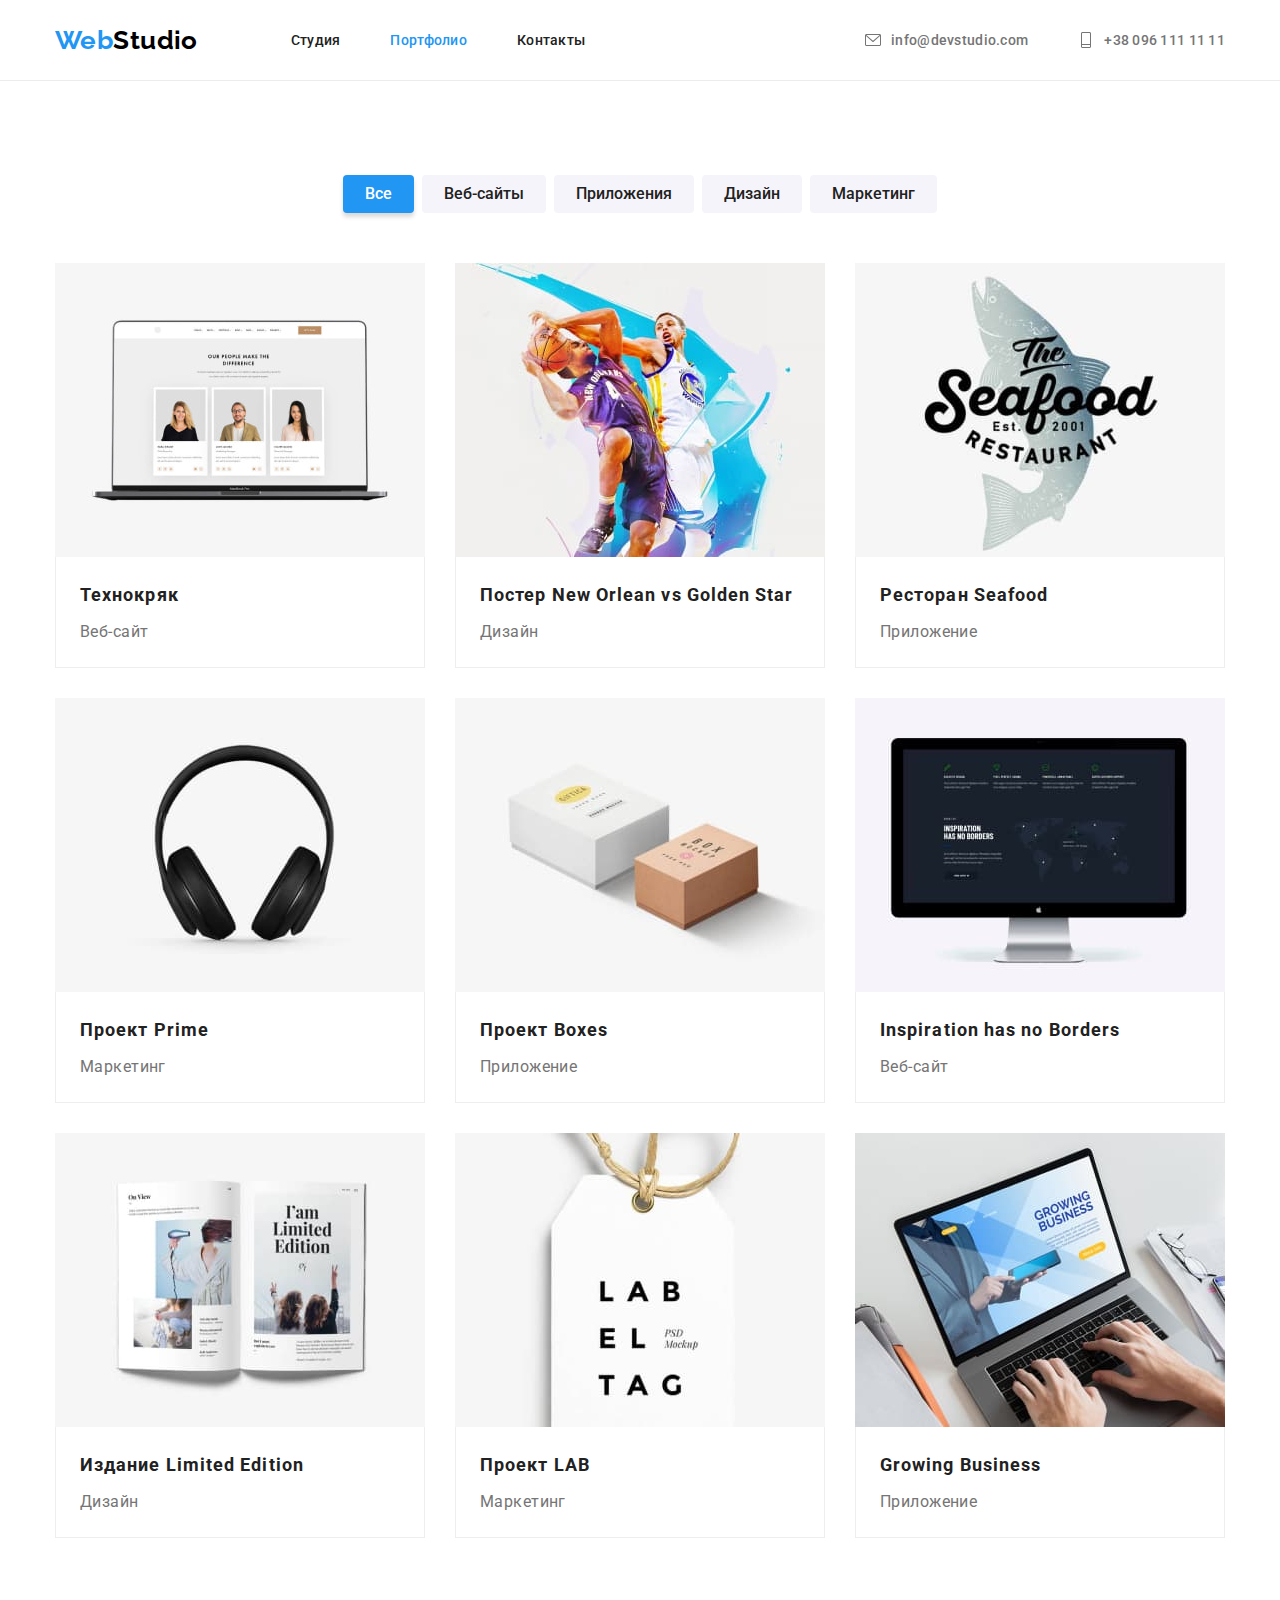
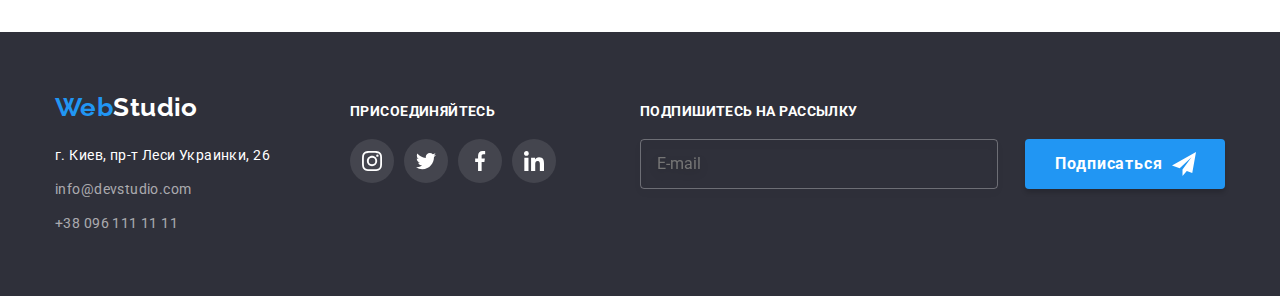
==== portfolio.html @ c086c0a2 "Initial commit" ====
<!DOCTYPE html>
<html lang="ru">
  <head>
    <meta charset="UTF-8" />
    <meta http-equiv="X-UA-Compatible" content="IE=edge" />
    <meta name="viewport" content="width=device-width, initial-scale=1.0" />
    <title>goit-markup-hw-06</title>
    <link
      href="https://fonts.googleapis.com/css2?family=Raleway:wght@700&family=Roboto:wght@400;500;700&family=Tangerine:wght@700&display=swap"
      rel="stylesheet"
    />
    <link
      rel="stylesheet"
      href="https://cdnjs.cloudflare.com/ajax/libs/modern-normalize/1.1.0/modern-normalize.min.css"
    />
    <link
      rel="stylesheet"
      href="https://cdnjs.cloudflare.com/ajax/libs/modern-normalize/1.1.0/modern-normalize.min.css"
    />
    <link rel="stylesheet" href="./css/styles.css" />
  </head>
  <body>
    <!--Шапка сайта-->
    <header class="page-header">
      <div class="container">
        <nav class="nav">
          <a href="./index.html" class="logo"
            ><span class="accent">Web</span>Studio</a
          >
          <ul class="nav-list list">
            <li class="item">
              <a class="link" href="./index.html">Студия</a>
            </li>
            <li class="item">
              <a class="link current" href="./portfolio.html">Портфолио</a>
            </li>
            <li class="item">
              <a class="link" href="#">Контакты</a>
            </li>
          </ul>
        </nav>
        <ul class="contacts-list list">
          <li class="item">
            <a class="link" href="mailto:info@devstudio.com">
              <svg class="icon-pag" width="16px" height="16px">
                <use href="./images/sprite.svg#icon-mail">
              </svg>
              info@devstudio.com</a
            >
          </li>
          <li class="item">
            <a class="link" href="tel:+380961111111">
              <svg class="icon-pag" width="16px" height="16px">
                <use href="./images/sprite.svg#icon-phone">
              </svg>
              +38 096 111 11 11</a
            >
          </li>
        </ul>
      </div>
    </header>
    <main>
      <!--Услуги кнопки-->
      <section class="section">
        <div class="container">
          <h2 class="hidden">Наши услуги</h2>

          <!-- portfolio-list -->

          <ul class="portfolio-list list">
            <li class="flex-element">
              <button type="button" class="portfolio-button acctive">
                Все
              </button>
            </li>
            <li class="flex-element">
              <button type="button" class="portfolio-button">Веб-сайты</button>
            </li>
            <li class="flex-element">
              <button type="button" class="portfolio-button">Приложения</button>
            </li>
            <li class="flex-element">
              <button type="button" class="portfolio-button">Дизайн</button>
            </li>
            <li class="flex-element">
              <button type="button" class="portfolio-button">Маркетинг</button>
            </li>
          </ul>

          <!-- portfolio-page -->

          <ul class="list portfolio-page">
            <li class="flex-element">
              <a class="link" href="#">
                <div class="slider-box">
                  <img
                    src="./images/service1.jpg"
                    alt="монитор ноутбука"
                    width="370"
                    height="294"
                  />
                  <p class="slider-text">Ресурс предлагает комплексные предложения с разным уровнем функционала и сервисов. Все это позволит посетителю получить исчерпывающие сведения о компании или частном лице.</p>
                </div>
                <div class="box">
                  <h3 class="title">Технокряк</h3>
                  <p class="text">Веб-сайт</p>
                </div>
              </a>
            </li>
            <li class="flex-element">
              <a class="link" href="#">
                <div class="slider-box">
                <img
                src="./images/service2.jpg"
                alt="два парня играют в баскетбол"
                width="370"
                height="294"
              />
              <p class="slider-text">Ресурс предлагает комплексные предложения с разным уровнем функционала и сервисов. Все это позволит посетителю получить исчерпывающие сведения о компании или частном лице.</p>
              </div>
              <div class="box">
                <h3 class="title">Постер New Orlean vs Golden Star</h3>
                <p class="text">Дизайн</p>
              </div>
              </a>
            </li>
            <li class="flex-element">
              <a class="link" href="#">
                <div class="slider-box">
                <img
                src="./images/service3.jpg"
                alt="логотип в виде рыбы"
                width="370"
                height="294"
              />
              <p class="slider-text">Ресурс предлагает комплексные предложения с разным уровнем функционала и сервисов. Все это позволит посетителю получить исчерпывающие сведения о компании или частном лице.</p>
              </div>
              <div class="box">
                <h3 class="title">Ресторан Seafood</h3>
                <p class="text">Приложение</p>
              </div>
              </a>
            </li>
            <li class="flex-element">
              <a class="link" href="#">
                <div class="slider-box">
                <img
                src="./images/service4.jpg"
                alt="наушники"
                width="370"
                height="294"
              />
              <p class="slider-text">Ресурс предлагает комплексные предложения с разным уровнем функционала и сервисов. Все это позволит посетителю получить исчерпывающие сведения о компании или частном лице.</p>
              </div>
              <div class="box">
                <h3 class="title">Проект Prime</h3>
                <p class="text">Маркетинг</p>
              </div>
              </a>
            </li>
            <li class="flex-element">
              <a class="link" href="">
                <div class="slider-box">
                <img
                src="./images/service5.jpg"
                alt="два бокса"
                width="370"
                height="294"
              />
              <p class="slider-text">Ресурс предлагает комплексные предложения с разным уровнем функционала и сервисов. Все это позволит посетителю получить исчерпывающие сведения о компании или частном лице.</p>
              </div>
              <div class="box">
                <h3 class="title">Проект Boxes</h3>
                <p class="text">Приложение</p>
              </div>
              </a>
            </li>
            <li class="flex-element">
              <a class="link" href="#">
                <div class="slider-box">
                <img
                src="./images/service6.jpg"
                alt="монитор"
                width="370"
                height="294"
              />
              <p class="slider-text">Ресурс предлагает комплексные предложения с разным уровнем функционала и сервисов. Все это позволит посетителю получить исчерпывающие сведения о компании или частном лице.</p>
              </div>
              <div class="box">
                <h3 class="title">Inspiration has no Borders</h3>
                <p class="text">Веб-сайт</p>
              </div>
              </a>
            </li>
            <li class="flex-element">
              <a class="link" href="">
                <div class="slider-box">
                <img
                src="./images/service7.jpg"
                alt="открытая книга"
                width="370"
                height="294"
              />
              <p class="slider-text">Ресурс предлагает комплексные предложения с разным уровнем функционала и сервисов. Все это позволит посетителю получить исчерпывающие сведения о компании или частном лице.</p>
              </div>
              <div class="box">
                <h3 class="title">Издание Limited Edition</h3>
                <p class="text">Дизайн</p>
              </div>
              </a>
            </li>
            <li class="flex-element">
              <a class="link" href="">
                <div class="slider-box">
                <img
                src="./images/service8.jpg"
                alt="бейджик на верёвке"
                width="370"
                height="294"
              />
              <p class="slider-text">Ресурс предлагает комплексные предложения с разным уровнем функционала и сервисов. Все это позволит посетителю получить исчерпывающие сведения о компании или частном лице.</p>
              </div>
              <div class="box">
                <h3 class="title">Проект LAB</h3>
                <p class="text">Маркетинг</p>
              </div>
              </a>
            </li>
            <li class="flex-element">
              <a class="link" href="">
                <div class="slider-box">
                <img
                src="./images/service9.jpg"
                alt="парень печатает на ноутбуке"
              />
              <p class="slider-text">Ресурс предлагает комплексные предложения с разным уровнем функционала и сервисов. Все это позволит посетителю получить исчерпывающие сведения о компании или частном лице.</p>
              </div>
              <div class="box">
                <h3 class="title">Growing Business</h3>
                <p class="text">Приложение</p>
              </div>
              </a>
            </li>
          </ul>
        </div>
      </section>
    </main>
    <!--Подвал сайта-->
    <footer class="footer">
      <div class="container">
        <div class="footer-block-left">
          <div class="footer-flex">
            <a href="./index.html" class="logo"
              ><span class="accent">Web</span>Studio</a
            >
            <address class="footer-address">
              <ul class="contacts-nav list">
                <li class="address-item">
                  <a
                    href="https://goo.gl/maps/D3uRbkzvZpGUqhTm6"
                    target="_blank"
                    rel="noopener noreferrer"
                    class="link"
                    >г. Киев, пр-т Леси Украинки, 26</a
                  >
                </li>
                <li class="item">
                  <a href="mailto:info@devstudio.com" class="link"
                    >info@devstudio.com</a
                  >
                </li>
                <li class="item">
                  <a href="tel:+380961111111" class="link">+38 096 111 11 11</a>
                </li>
              </ul>
            </address>
          </div>
          <div class="footer-flex">
            <h3 class="title">присоединяйтесь</h3>
            <ul class="list-sicials">
              <li class="social-item">
                <a class="sicial-link" href="" aria-label="instagram">
                  <svg width="20" height="20">
                    <use href="./images/sprite.svg#icon-instagram"></use>
                  </svg>
                </a>
              </li>
              <li class="social-item">
                <a class="sicial-link" href="" aria-label="twitter">
                  <svg width="20" height="20">
                    <use href="./images/sprite.svg#icon-twitter"></use>
                  </svg>
                </a>
              </li>
              <li class="social-item">
                <a class="sicial-link" href="" aria-label="facebook">
                  <svg width="20" height="20">
                    <use href="./images/sprite.svg#icon-facebook"></use>
                  </svg>
                </a>
              </li>
              <li class="social-item">
                <a class="sicial-link" href="" aria-label="linkedin">
                  <svg width="20" height="20">
                    <use href="./images/sprite.svg#icon-linkedin"></use>
                  </svg>
                </a>
              </li>
            </ul>
          </div>
        </div>

        <div class="footer-form footer-block-right">
          <h3 class="title">Подпишитесь на рассылку</h3>
          <form class="form">
            <input
              class="form-input"
              type="text"
              name="user-subscribe"
              placeholder="E-mail"
            />
            <button class="button" type="submit">
              Подписаться
              <svg class="icon-send" width="24" height="24">
                <use href="./images/sprite.svg#icon-icon-send"></use>
              </svg>
            </button>
          </form>
        </div>
      </div>
    </footer>

  </body>
</html>
---- css/styles.css ----
:root {
  --primary-white-color: #fff;
  --primary-text-color: #757575;
  --title-text-color: #212121;
  --accant-color: #2196f3;
  --portfolio-btn-color: #f5f4fa;
  --social-icon-color: #afb1b8;
  --slider-text-color: rgba(33, 150, 243, 0.9);
}

body {
  position: relative;
  font-family: "Roboto", sans-serif;
  font-size: 14px;
  line-height: 1.714;
  letter-spacing: 0.03em;

  color: var(--primary-text-color);
  background-color: var(--primary-white-color);
}

img {
  display: block;
}

.list {
  padding: 0;
  margin: 0;
  list-style: none;
}
.hidden {
  position: absolute;
  white-space: nowrap;
  width: 1px;
  height: 1px;
  overflow: hidden;
  border: 0;
  padding: 0;
  clip: rect(0 0 0 0);
  clip-path: inset(50%);
  margin: -1px;
}
.link {
  display: block;
  text-decoration: none;

  transition-property: color;
  transition-duration: 250ms;
  transition-timing-function: cubic-bezier(0.4, 0, 0.2, 1);
}

.container {
  width: 1200px;
  padding-left: 15px;
  padding-right: 15px;
  margin: 0 auto;
}

/* logo */
.logo {
  font-family: "Raleway", sans-serif;
  text-decoration: none;
  font-weight: 700;
  font-size: 26px;
  line-height: 1.192;

  color: #000;
}

.page-header .logo {
  margin-right: 93px;
  padding-top: 24px;
  padding-bottom: 24px;
}

/* page-header */

.page-header {
  border-bottom: 1px solid #ececec;
}

.page-header .container,
.nav-list {
  display: flex;
}
.page-header .nav {
  display: flex;
  align-items: center;
}

.contacts-list {
  display: flex;
  margin-left: auto;
}

.contacts-list .link {
  display: flex;
}

.contacts-list .icon-pag {
  margin-right: 10px;
  fill: var(--primary-text-color);

  transition-property: fill;
  transition-duration: 250ms;
  transition-timing-function: cubic-bezier(0.4, 0, 0.2, 1);
}

.contacts-list .link:hover .icon-pag,
.contacts-list .link:focus .icon-pag {
  fill: var(--accant-color);
}

.nav-list .link,
.contacts-list .link {
  padding-top: 32px;
  padding-bottom: 32px;
}

.nav-list .item:not(:last-child),
.contacts-list .item:not(:last-child) {
  margin-right: 50px;
}

.nav-list .link,
.contacts-list .link {
  font-weight: 500;
  line-height: 1.142;
  letter-spacing: 0.02em;

  color: var(--title-text-color);
}

.nav-list .link {
  position: relative;
}

.nav-list .link::after {
  content: "";
  display: inline-block;
  width: 100%;
  height: 4px;
  position: absolute;
  bottom: -1px;
  left: 0;
  border-radius: 2px;

  transition-property: background-color;
  transition-duration: 250ms;
  transition-timing-function: cubic-bezier(0.4, 0, 0.2, 1);
}

.nav-list .link:hover.link::after {
  background-color: var(--accant-color);
}

.contacts-list .link {
  color: var(--primary-text-color);
}

.link:hover,
.link:focus,
.nav .current,
.accent {
  color: var(--accant-color);
}

/* hero */

.hero {
  background-image: linear-gradient(
      to right,
      rgba(47, 48, 58, 0.4),
      rgba(47, 48, 58, 0.4)
    ),
    url("../images/hero-bg.jpg");
  background-position: center top;
  background-repeat: no-repeat;

  max-width: 1600px;
  margin: 0 auto;
  padding-top: 200px;
  padding-bottom: 200px;
  text-align: center;
}

.footer {
  background-color: #2f303a;
}

.hero .title {
  max-width: 696px;
  margin: 0 auto 30px auto;

  font-weight: 900;
  font-size: 44px;
  line-height: 1.363;
  letter-spacing: 0.06em;
  text-transform: uppercase;

  color: var(--primary-white-color);
}

.button {
  padding: 10px 32px;
  cursor: pointer;
  border: none;

  font-weight: 700;
  font-size: 16px;
  line-height: 1.875;
  letter-spacing: 0.06em;

  color: var(--primary-white-color);
  background-color: var(--accant-color);
  border-radius: 4px;

  transition-property: background-color, box-shadow;
  transition-duration: 250ms;
  transition-timing-function: cubic-bezier(0.4, 0, 0.2, 1);
}

.hero .button:hover {
  background-color: #188ce8;
  box-shadow: 0px 4px 4px rgba(0, 0, 0, 0.15);
}

/* section */

.section {
  padding: 94px 0;
}

.section .title {
  color: var(--title-text-color);
}

.section .section-title {
  font-size: 36px;
  line-height: 1.166;
  text-align: center;

  color: var(--title-text-color);
}

.section-title {
  margin-top: 0;
  margin-bottom: 50px;
}

/* features */

.features-item::before {
  content: "";
  display: block;
  width: 270px;
  height: 120px;
  border-radius: 4px;
  background-color: #f5f4fa;

  background-position: center center;
  background-size: 70px 70px;
  background-repeat: no-repeat;
  margin-bottom: 30px;
}

.features-icon1::before {
  background-image: url("../images/antenna.svg");
}
.features-icon2::before {
  background-image: url("../images/clock.svg");
}
.features-icon3::before {
  background-image: url("../images/diagram.svg");
}
.features-icon4::before {
  background-image: url("../images/astronaut.svg");
}

.features {
  padding-bottom: 0;
}

.features-list {
  display: flex;
}

.features-list .flex-element {
  width: 270px;
}

.features-list .flex-element:not(:last-child) {
  margin-right: 30px;
}

.features-list .title {
  margin-top: 0;
  margin-bottom: 10px;

  font-size: 14px;
  line-height: 1.142;
  text-transform: uppercase;
}

.features-list .text {
  margin: 0;
}

/* work */

.work {
  padding-top: 94px;
  padding-bottom: 94px;
}

.work-list {
  display: flex;
  line-height: 0;
}

.work-list .flex-element:not(:last-child) {
  margin-right: 30px;
}

.work-list .flex-element {
  position: relative;
}

.work-list .title {
  position: absolute;
  bottom: 0;
  left: 0;
  margin: 0;
  padding: 27px 0;
  width: 100%;
  text-align: center;
  font-size: 14px;
  line-height: 1.142;
  text-transform: uppercase;
  color: var(--primary-white-color);
  background-color: rgba(47, 48, 58, 0.8);
}

/* team */

.team-list {
  display: flex;
}

.team-list .flex-element {
  border-radius: 0 0 4px 4px;
  box-shadow: 0px 4px 4px 0px rgba(0, 0, 0, 0.25);

  background-color: var(--primary-white-color);
}

.team-list .flex-element:not(:last-child) {
  margin-right: 30px;
}

.team {
  padding-top: 94px;
  padding-bottom: 94px;
  background-color: #f5f4fa;
}

.team-list-box {
  padding: 30px 10px;
}

.team-list .title,
.team-list .text {
  margin: 0;

  font-size: 16px;
  line-height: 1.187;
  text-align: center;
}

.team-list .title {
  margin-bottom: 10px;
}

.team-list .text {
  margin-bottom: 16px;
}

/* list-sicials */

.list-sicials {
  display: flex;
  list-style: none;
  justify-content: center;
  align-items: center;
  padding: 0;
  margin: 0;
}

.list-sicials .social-item:not(:last-child) {
  margin-right: 10px;
}

.list-sicials .sicial-link {
  width: 44px;
  height: 44px;
  border-radius: 50%;
  display: flex;
  justify-content: center;
  align-items: center;

  transition-property: background-color;
  transition-duration: 250ms;
  transition-timing-function: cubic-bezier(0.4, 0, 0.2, 1);
}

.sicial-link svg {
  fill: var(--social-icon-color);

  transition-property: fill;
  transition-duration: 250ms;
  transition-timing-function: cubic-bezier(0.4, 0, 0.2, 1);
}

.list-sicials .sicial-link:hover,
.list-sicials .sicial-link:focus {
  background-color: var(--accant-color);
}

.sicial-link:hover > svg,
.sicial-link:focus > svg {
  fill: var(--primary-white-color);
}

/* clients */

.clients-list {
  display: flex;
  justify-content: center;
}

.clients-list .clients-link {
  width: 170px;
  height: 92px;
  display: flex;
  justify-content: center;
  align-items: center;
  border: 1px solid var(--social-icon-color);
  border-radius: 4px;

  transition-property: border-color;
  transition-duration: 250ms;
  transition-timing-function: cubic-bezier(0.4, 0, 0.2, 1);
}

.clients-link svg {
  fill: var(--social-icon-color);

  transition-property: fill;
  transition-duration: 250ms;
  transition-timing-function: cubic-bezier(0.4, 0, 0.2, 1);
}

.clients-list .clients-link:hover svg,
.clients-list .clients-link:focus svg {
  fill: var(--accant-color);
}

.clients-item .clients-link:hover,
.clients-item .clients-link:focus {
  border-color: var(--accant-color);
}

.clients-item:not(:last-child) {
  margin-right: 30px;
}

/* footer */

.footer > .container {
  display: flex;
  align-items: baseline;
}

.footer-block-left {
  display: flex;
  width: 50%;
  align-items: baseline;
}
.footer-block-right {
  width: 50%;
}

.footer-flex:not(:last-child) {
  margin-right: 80px;
}

.footer {
  padding-top: 60px;
  padding-bottom: 60px;
}

.footer .link {
  font-style: normal;
  color: var(--title-text-color);
}

.footer .link:hover,
.footer .link:focus {
  color: var(--accant-color);
}

.footer .link {
  color: rgba(255, 255, 255, 0.6);
}

.footer .logo,
.address-item .link,
.address-item .link:hover,
.address-item .link.footer {
  color: var(--primary-white-color);
}

.footer-address {
  margin-top: 20px;
}

.contacts-nav .address-item {
  margin-bottom: 10px;
}
.contacts-nav .item:not(:last-child) {
  margin-bottom: 10px;
}

.footer .title {
  margin: 0;
  margin-bottom: 20px;

  font-size: 14px;
  line-height: 1.142;
  letter-spacing: 0.03em;
  text-transform: uppercase;

  color: var(--primary-white-color);
}

.footer-flex .sicial-link {
  background-color: rgba(255, 255, 255, 0.1);
}

.footer-flex svg {
  fill: var(--primary-white-color);
}

.footer-form .form {
  position: relative;
  display: flex;
  justify-content: space-between;
}

.footer-label {
  position: relative;
}

.footer-form .form-input {
  padding: 15px 16px;
  border: 1px solid rgba(255, 255, 255, 0.3);
  filter: drop-shadow(0px 4px 4px rgba(0, 0, 0, 0.15));
  border-radius: 4px;
  background-color: transparent;
  width: 358px;
  font-size: 16px;
  color: var(--primary-white-color);

  /* transition-property: border-color;
  transition-duration: 250ms;
  transition-timing-function: cubic-bezier(0.4, 0, 0.2, 1); */
}

/* .footer-form .form-input:hover {
  border-color: var(--accant-color);
} */

.footer-form .button {
  padding: 10px 29px;
  min-width: 200px;
  height: 50px;
  padding-right: 61px;

  box-shadow: 0px 4px 4px rgba(0, 0, 0, 0.15);
  border-radius: 4px;
}

.footer-form .icon-send {
  position: absolute;
  right: 29px;
  top: 13px;

  fill: var(--primary-white-color);
}

/* portfolio-list */

.portfolio-list {
  margin-bottom: 50px;
  display: flex;
  justify-content: center;
}

.portfolio-list .flex-element:not(:last-child) {
  margin-right: 8px;
}

.portfolio-button {
  padding: 6px 22px;
  border-radius: 4px;

  cursor: pointer;
  border: none;

  font-family: "Roboto", sans-serif;
  font-weight: 500;
  font-size: 16px;
  line-height: 1.625;

  color: var(--title-text-color);
  background-color: var(--portfolio-btn-color);

  transition-property: background-color, color, box-shadow;
  transition-duration: 250ms;
  transition-timing-function: cubic-bezier(0.4, 0, 0.2, 1);
}

.portfolio-button:hover,
.portfolio-button:focus,
.acctive {
  color: var(--primary-white-color);
  background-color: var(--accant-color);
  box-shadow: 0px 4px 4px rgba(0, 0, 0, 0.15);
}

/*page-portfolio */

.portfolio-page {
  display: flex;
  flex-wrap: wrap;
}

.portfolio-page .flex-element {
  margin-right: 30px;
  margin-bottom: 30px;
  /* overflow: hidden; */

  transition-property: box-shadow;
  transition-duration: 250ms;
  transition-timing-function: cubic-bezier(0.4, 0, 0.2, 1);
}

.portfolio-page .flex-element:nth-child(3n) {
  margin-right: 0;
}

.portfolio-page .flex-element:nth-last-child(-n + 3) {
  margin-bottom: 0;
}

.portfolio-page .link:hover {
  box-shadow: 0px 1px 1px rgba(0, 0, 0, 0.12), 0px 4px 4px rgba(0, 0, 0, 0.06),
    1px 4px 6px rgba(0, 0, 0, 0.16);
}

.portfolio-page .title {
  margin: 0;
  margin-bottom: 4px;

  font-size: 18px;
  line-height: 2;
  letter-spacing: 0.06em;
}

.portfolio-page .text {
  margin: 0;
  font-size: 16px;
  line-height: 1.875;
}

.portfolio-page .box {
  padding: 20px 24px;
  border-right: 1px solid #eeeeee;
  border-bottom: 1px solid #eeeeee;
  border-left: 1px solid #eeeeee;
}

.portfolio-page .text {
  color: var(--primary-text-color);
}

.slider-box {
  position: relative;
  overflow: hidden;
}

.portfolio-page .slider-text {
  position: absolute;
  top: 0;
  left: 0;
  width: 100%;
  height: 100%;
  transform: translateY(100%);

  margin: 0;
  padding: 63px 24px 0 24px;

  font-size: 18px;
  line-height: 1.555;
  letter-spacing: 0.03em;

  color: var(--primary-white-color);
  background-color: var(--slider-text-color);

  transition-property: transform;
  transition-duration: 250ms;
  transition-timing-function: cubic-bezier(0.4, 0, 0.2, 1);
}

.portfolio-page .link:hover .slider-text {
  transform: translateY(0);
}

/* bacldrop */

.backdrop {
  position: fixed;
  top: 0;
  left: 0;

  display: flex;
  justify-content: center;
  align-items: center;

  width: 100%;
  height: 100%;

  opacity: 1;
  transition: opacity 250ms;

  background-color: rgba(0, 0, 0, 0.2);
}

.backdrop.is-hidden {
  opacity: 0;
  pointer-events: none;
}

.backdrop .model {
  position: relative;

  padding: 40px;
  min-width: 528px;
  /* height: 581px; */
  line-height: 0;

  box-shadow: 0px 1px 3px rgba(0, 0, 0, 0.12), 0px 1px 1px rgba(0, 0, 0, 0.14),
    0px 2px 1px rgba(0, 0, 0, 0.2);
  border-radius: 4px;

  background-color: white;
}

.button-close {
  position: absolute;
  top: 8px;
  right: 8px;

  display: flex;
  align-items: center;
  justify-content: center;

  width: 30px;
  height: 30px;

  border: 1px solid rgba(0, 0, 0, 0.1);
  border-radius: 50%;
  cursor: pointer;

  background-color: inherit;
}

.close-icon {
  transition-property: fill;
  transition-duration: 250ms;
  transition-timing-function: cubic-bezier(0.4, 0, 0.2, 1);
}

.button-close:hover .close-icon,
.button-close:focus .close-icon {
  fill: var(--accant-color);
}

.model-title {
  display: block;
  margin-bottom: 12px;
  font-size: 20px;
  line-height: 1.15;
  text-align: center;

  color: var(--title-text-color);
}

.model-form {
  display: flex;
  flex-direction: column;
  align-items: center;
}

.label-grup {
  position: relative;
  width: 100%;
}

.label-grup:hover .modal-icon,
.model-input:focus + .modal-icon {
  fill: var(--accant-color);
}

.model-input:focus {
  border: 1px solid var(--accant-color);
}

.label-grup:not(:last-child) {
  margin-bottom: 10px;
}

.label-grup .model-input {
  padding: 12px 42px;
  height: 40px;
  border: 1px solid rgba(33, 33, 33, 0.2);
  border-radius: 4px;
  resize: none;
  outline: none;

  transition-property: border;
  transition-duration: 250ms;
  transition-timing-function: cubic-bezier(0.4, 0, 0.2, 1);
}

.label-grup .model-input,
.label-grup .modai-comment {
  width: 100%;
}

.modai-comment {
  display: block;
  height: 120px;
  padding: 12px 16px;
  border: 1px solid rgba(33, 33, 33, 0.2);
  border-radius: 4px;
  resize: none;
  outline: none;

  transition-property: border;
  transition-duration: 250ms;
  transition-timing-function: cubic-bezier(0.4, 0, 0.2, 1);
}

.label-grup:hover .model-input,
.modai-comment:hover,
.model-input:focus,
.modai-comment:focus {
  border: 1px solid var(--accant-color);
}

.model-name {
  display: inline-block;
  margin-bottom: 4px;

  font-size: 12px;
  line-height: 1.16;
  letter-spacing: 0.01em;

  color: var(--primary-text-color);
}

.checkbox-name {
  font-size: 14px;
  line-height: 1.71;
  margin-left: 7px;
}

.label-grup .checkbox-link {
  color: var(--accant-color);
}

.model .label-checkbox {
  margin-bottom: 30px;
  display: flex;
  justify-content: center;
  align-items: center;
}

.model .label-comment {
  margin-bottom: 20px;
}
.modai-comment::placeholder {
  line-height: 1.142;
  letter-spacing: 0.01em;

  color: rgba(117, 117, 117, 0.5);
}

.modal-icon {
  position: absolute;
  bottom: 12px;
  left: 12px;

  transition-property: fill;
  transition-duration: 250ms;
  transition-timing-function: cubic-bezier(0.4, 0, 0.2, 1);
}

.model .button {
  display: block;
  margin: 0 auto;
  min-width: 200px;
  box-shadow: 0px 4px 4px rgba(0, 0, 0, 0.15);
}

.model .button:hover {
  background-color: #188ce8;
}

.checkbox-icon {
  fill: var(--primary-white-color);
}

.checkbox-box {
  display: flex;
  justify-content: center;
  align-items: center;
  width: 16px;
  height: 15px;

  outline: 2px solid var(--title-text-color);
  outline-offset: -2px;
  border-radius: 2px;
  pointer-events: none;

  transition-property: fill, outline, background-color;
  transition-duration: 250ms;
  transition-timing-function: cubic-bezier(0.4, 0, 0.2, 1);
}

.model-checkbox:focus + .checkbox-box {
  border: 3px solid var(--primary-text-color);
}

.model-checkbox {
  width: 16px;
  height: 16px;
}

.model-checkbox:checked + .checkbox-box {
  background-color: var(--accant-color);
  fill: var(--primary-white-color);
  outline: 2px solid var(--accant-color);
}
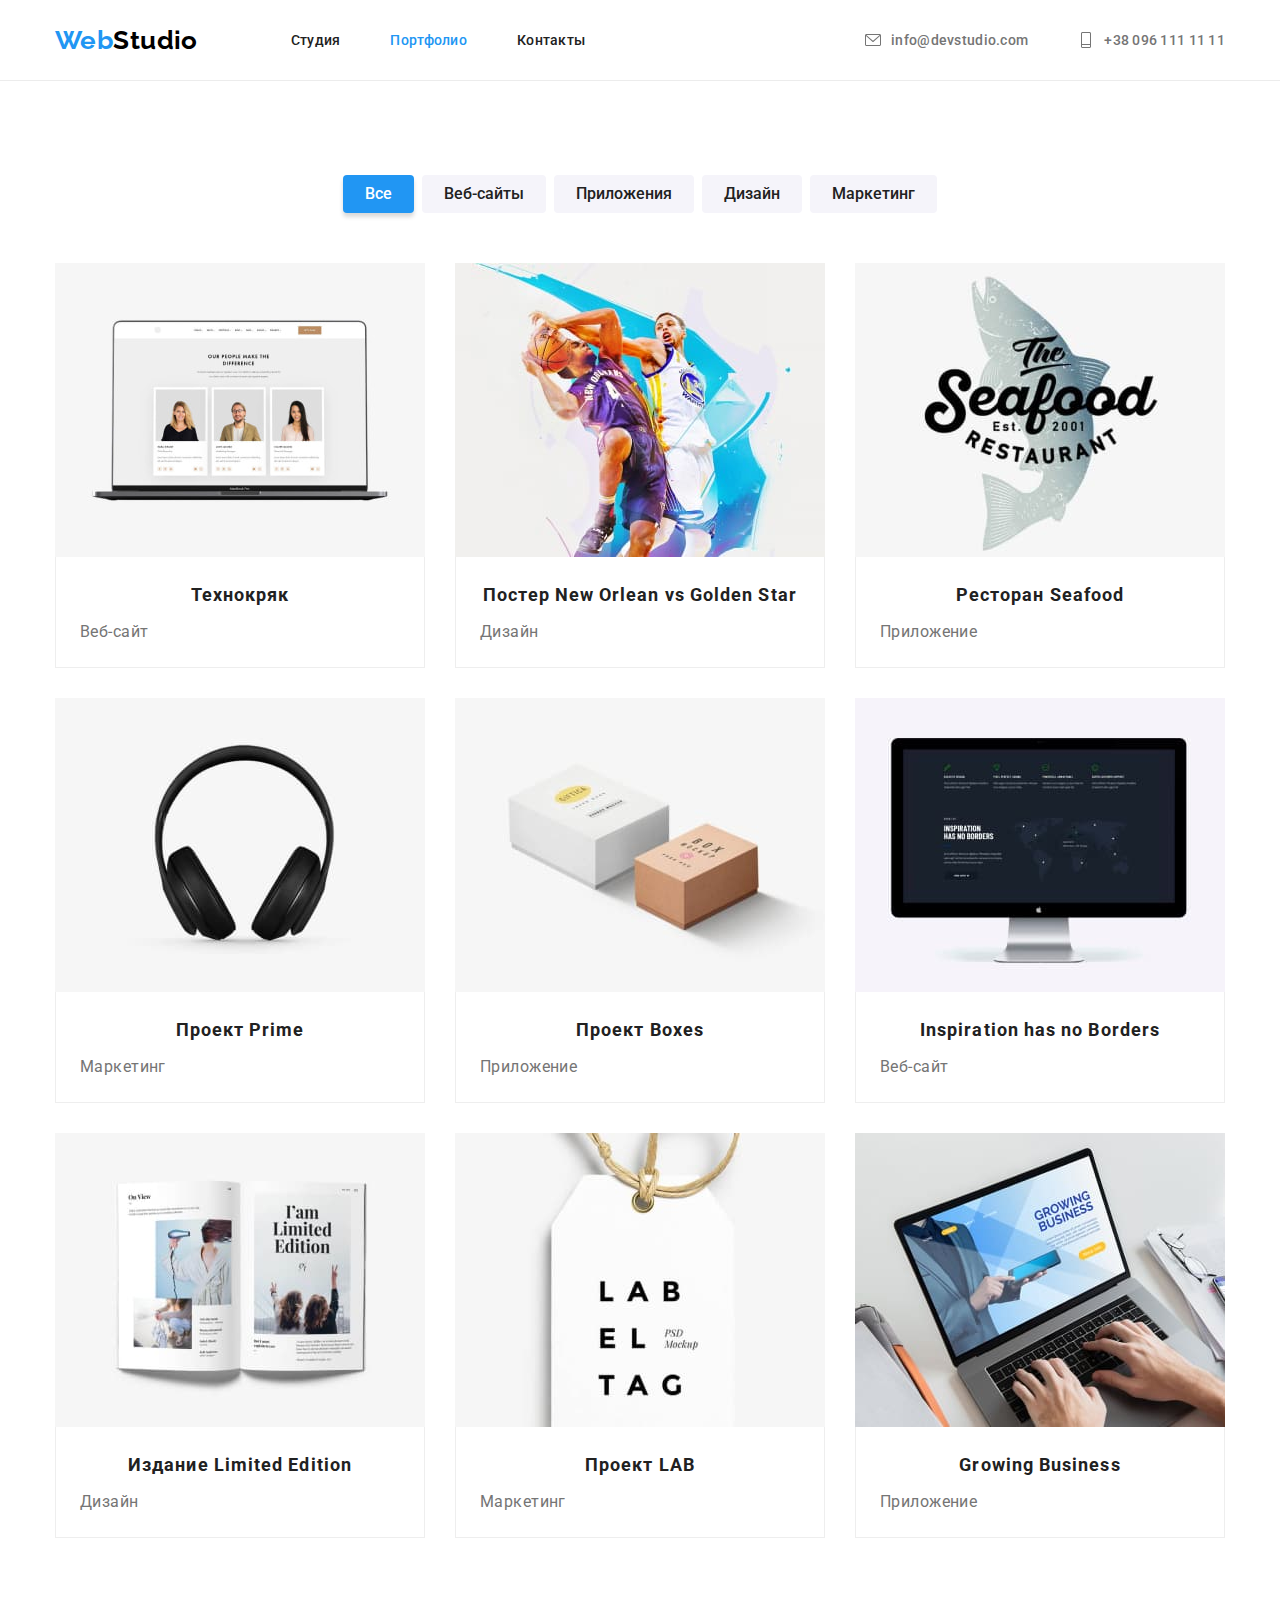
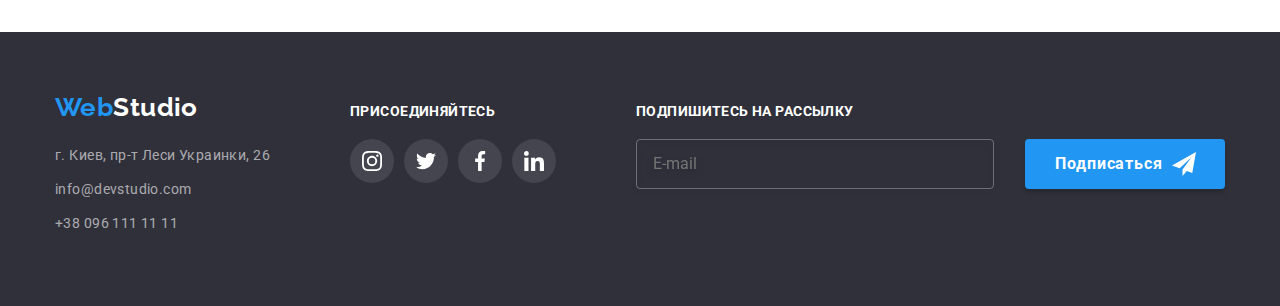
==== commit a74151f2: "работа с БЕМ и scss разбивка" ====
--- a/portfolio.html
+++ b/portfolio.html
@@ -4,7 +4,7 @@
     <meta charset="UTF-8" />
     <meta http-equiv="X-UA-Compatible" content="IE=edge" />
     <meta name="viewport" content="width=device-width, initial-scale=1.0" />
-    <title>goit-markup-hw-06</title>
+    <title>goit-markup-hw-07</title>
     <link
       href="https://fonts.googleapis.com/css2?family=Raleway:wght@700&family=Roboto:wght@400;500;700&family=Tangerine:wght@700&display=swap"
       rel="stylesheet"
@@ -17,41 +17,47 @@
       rel="stylesheet"
       href="https://cdnjs.cloudflare.com/ajax/libs/modern-normalize/1.1.0/modern-normalize.min.css"
     />
-    <link rel="stylesheet" href="./css/styles.css" />
+    <!-- <link rel="stylesheet" href="./css/styles.css" /> -->
+    <link rel="stylesheet" href="./css/main.min.css" />
   </head>
   <body>
     <!--Шапка сайта-->
-    <header class="page-header">
+    <header class="header">
       <div class="container">
         <nav class="nav">
           <a href="./index.html" class="logo"
             ><span class="accent">Web</span>Studio</a
           >
           <ul class="nav-list list">
-            <li class="item">
-              <a class="link" href="./index.html">Студия</a>
-            </li>
-            <li class="item">
-              <a class="link current" href="./portfolio.html">Портфолио</a>
-            </li>
-            <li class="item">
-              <a class="link" href="#">Контакты</a>
+            <li class="nav__item">
+              <a class="nav__link link" href="./index.html">Студия</a>
+            </li>
+            <li class="nav__item">
+              <a class="nav__link link current" href="./portfolio.html"
+                >Портфолио</a
+              >
+            </li>
+            <li class="nav__item">
+              <a class="nav__link link" href="#">Контакты</a>
             </li>
           </ul>
         </nav>
         <ul class="contacts-list list">
-          <li class="item">
-            <a class="link" href="mailto:info@devstudio.com">
-              <svg class="icon-pag" width="16px" height="16px">
-                <use href="./images/sprite.svg#icon-mail">
+          <li class="contacts-list__item">
+            <a
+              class="contacts-list__link link"
+              href="mailto:info@devstudio.com"
+            >
+              <svg class="contacts-list__icon" width="16" height="16">
+                <use href="./images/sprite.svg#icon-mail"></use>
               </svg>
               info@devstudio.com</a
             >
           </li>
-          <li class="item">
-            <a class="link" href="tel:+380961111111">
-              <svg class="icon-pag" width="16px" height="16px">
-                <use href="./images/sprite.svg#icon-phone">
+          <li class="contacts-list__item">
+            <a class="contacts-list__link link" href="tel:+380961111111">
+              <svg class="contacts-list__icon" width="16" height="16">
+                <use href="./images/sprite.svg#icon-phone"></use>
               </svg>
               +38 096 111 11 11</a
             >
@@ -59,6 +65,7 @@
         </ul>
       </div>
     </header>
+
     <main>
       <!--Услуги кнопки-->
       <section class="section">
@@ -99,7 +106,11 @@
                     width="370"
                     height="294"
                   />
-                  <p class="slider-text">Ресурс предлагает комплексные предложения с разным уровнем функционала и сервисов. Все это позволит посетителю получить исчерпывающие сведения о компании или частном лице.</p>
+                  <p class="slider-text">
+                    Ресурс предлагает комплексные предложения с разным уровнем
+                    функционала и сервисов. Все это позволит посетителю получить
+                    исчерпывающие сведения о компании или частном лице.
+                  </p>
                 </div>
                 <div class="box">
                   <h3 class="title">Технокряк</h3>
@@ -110,135 +121,167 @@
             <li class="flex-element">
               <a class="link" href="#">
                 <div class="slider-box">
-                <img
-                src="./images/service2.jpg"
-                alt="два парня играют в баскетбол"
-                width="370"
-                height="294"
-              />
-              <p class="slider-text">Ресурс предлагает комплексные предложения с разным уровнем функционала и сервисов. Все это позволит посетителю получить исчерпывающие сведения о компании или частном лице.</p>
-              </div>
-              <div class="box">
-                <h3 class="title">Постер New Orlean vs Golden Star</h3>
-                <p class="text">Дизайн</p>
-              </div>
-              </a>
-            </li>
-            <li class="flex-element">
-              <a class="link" href="#">
-                <div class="slider-box">
-                <img
-                src="./images/service3.jpg"
-                alt="логотип в виде рыбы"
-                width="370"
-                height="294"
-              />
-              <p class="slider-text">Ресурс предлагает комплексные предложения с разным уровнем функционала и сервисов. Все это позволит посетителю получить исчерпывающие сведения о компании или частном лице.</p>
-              </div>
-              <div class="box">
-                <h3 class="title">Ресторан Seafood</h3>
-                <p class="text">Приложение</p>
-              </div>
-              </a>
-            </li>
-            <li class="flex-element">
-              <a class="link" href="#">
-                <div class="slider-box">
-                <img
-                src="./images/service4.jpg"
-                alt="наушники"
-                width="370"
-                height="294"
-              />
-              <p class="slider-text">Ресурс предлагает комплексные предложения с разным уровнем функционала и сервисов. Все это позволит посетителю получить исчерпывающие сведения о компании или частном лице.</p>
-              </div>
-              <div class="box">
-                <h3 class="title">Проект Prime</h3>
-                <p class="text">Маркетинг</p>
-              </div>
+                  <img
+                    src="./images/service2.jpg"
+                    alt="два парня играют в баскетбол"
+                    width="370"
+                    height="294"
+                  />
+                  <p class="slider-text">
+                    Ресурс предлагает комплексные предложения с разным уровнем
+                    функционала и сервисов. Все это позволит посетителю получить
+                    исчерпывающие сведения о компании или частном лице.
+                  </p>
+                </div>
+                <div class="box">
+                  <h3 class="title">Постер New Orlean vs Golden Star</h3>
+                  <p class="text">Дизайн</p>
+                </div>
+              </a>
+            </li>
+            <li class="flex-element">
+              <a class="link" href="#">
+                <div class="slider-box">
+                  <img
+                    src="./images/service3.jpg"
+                    alt="логотип в виде рыбы"
+                    width="370"
+                    height="294"
+                  />
+                  <p class="slider-text">
+                    Ресурс предлагает комплексные предложения с разным уровнем
+                    функционала и сервисов. Все это позволит посетителю получить
+                    исчерпывающие сведения о компании или частном лице.
+                  </p>
+                </div>
+                <div class="box">
+                  <h3 class="title">Ресторан Seafood</h3>
+                  <p class="text">Приложение</p>
+                </div>
+              </a>
+            </li>
+            <li class="flex-element">
+              <a class="link" href="#">
+                <div class="slider-box">
+                  <img
+                    src="./images/service4.jpg"
+                    alt="наушники"
+                    width="370"
+                    height="294"
+                  />
+                  <p class="slider-text">
+                    Ресурс предлагает комплексные предложения с разным уровнем
+                    функционала и сервисов. Все это позволит посетителю получить
+                    исчерпывающие сведения о компании или частном лице.
+                  </p>
+                </div>
+                <div class="box">
+                  <h3 class="title">Проект Prime</h3>
+                  <p class="text">Маркетинг</p>
+                </div>
               </a>
             </li>
             <li class="flex-element">
               <a class="link" href="">
                 <div class="slider-box">
-                <img
-                src="./images/service5.jpg"
-                alt="два бокса"
-                width="370"
-                height="294"
-              />
-              <p class="slider-text">Ресурс предлагает комплексные предложения с разным уровнем функционала и сервисов. Все это позволит посетителю получить исчерпывающие сведения о компании или частном лице.</p>
-              </div>
-              <div class="box">
-                <h3 class="title">Проект Boxes</h3>
-                <p class="text">Приложение</p>
-              </div>
-              </a>
-            </li>
-            <li class="flex-element">
-              <a class="link" href="#">
-                <div class="slider-box">
-                <img
-                src="./images/service6.jpg"
-                alt="монитор"
-                width="370"
-                height="294"
-              />
-              <p class="slider-text">Ресурс предлагает комплексные предложения с разным уровнем функционала и сервисов. Все это позволит посетителю получить исчерпывающие сведения о компании или частном лице.</p>
-              </div>
-              <div class="box">
-                <h3 class="title">Inspiration has no Borders</h3>
-                <p class="text">Веб-сайт</p>
-              </div>
+                  <img
+                    src="./images/service5.jpg"
+                    alt="два бокса"
+                    width="370"
+                    height="294"
+                  />
+                  <p class="slider-text">
+                    Ресурс предлагает комплексные предложения с разным уровнем
+                    функционала и сервисов. Все это позволит посетителю получить
+                    исчерпывающие сведения о компании или частном лице.
+                  </p>
+                </div>
+                <div class="box">
+                  <h3 class="title">Проект Boxes</h3>
+                  <p class="text">Приложение</p>
+                </div>
+              </a>
+            </li>
+            <li class="flex-element">
+              <a class="link" href="#">
+                <div class="slider-box">
+                  <img
+                    src="./images/service6.jpg"
+                    alt="монитор"
+                    width="370"
+                    height="294"
+                  />
+                  <p class="slider-text">
+                    Ресурс предлагает комплексные предложения с разным уровнем
+                    функционала и сервисов. Все это позволит посетителю получить
+                    исчерпывающие сведения о компании или частном лице.
+                  </p>
+                </div>
+                <div class="box">
+                  <h3 class="title">Inspiration has no Borders</h3>
+                  <p class="text">Веб-сайт</p>
+                </div>
               </a>
             </li>
             <li class="flex-element">
               <a class="link" href="">
                 <div class="slider-box">
-                <img
-                src="./images/service7.jpg"
-                alt="открытая книга"
-                width="370"
-                height="294"
-              />
-              <p class="slider-text">Ресурс предлагает комплексные предложения с разным уровнем функционала и сервисов. Все это позволит посетителю получить исчерпывающие сведения о компании или частном лице.</p>
-              </div>
-              <div class="box">
-                <h3 class="title">Издание Limited Edition</h3>
-                <p class="text">Дизайн</p>
-              </div>
+                  <img
+                    src="./images/service7.jpg"
+                    alt="открытая книга"
+                    width="370"
+                    height="294"
+                  />
+                  <p class="slider-text">
+                    Ресурс предлагает комплексные предложения с разным уровнем
+                    функционала и сервисов. Все это позволит посетителю получить
+                    исчерпывающие сведения о компании или частном лице.
+                  </p>
+                </div>
+                <div class="box">
+                  <h3 class="title">Издание Limited Edition</h3>
+                  <p class="text">Дизайн</p>
+                </div>
               </a>
             </li>
             <li class="flex-element">
               <a class="link" href="">
                 <div class="slider-box">
-                <img
-                src="./images/service8.jpg"
-                alt="бейджик на верёвке"
-                width="370"
-                height="294"
-              />
-              <p class="slider-text">Ресурс предлагает комплексные предложения с разным уровнем функционала и сервисов. Все это позволит посетителю получить исчерпывающие сведения о компании или частном лице.</p>
-              </div>
-              <div class="box">
-                <h3 class="title">Проект LAB</h3>
-                <p class="text">Маркетинг</p>
-              </div>
+                  <img
+                    src="./images/service8.jpg"
+                    alt="бейджик на верёвке"
+                    width="370"
+                    height="294"
+                  />
+                  <p class="slider-text">
+                    Ресурс предлагает комплексные предложения с разным уровнем
+                    функционала и сервисов. Все это позволит посетителю получить
+                    исчерпывающие сведения о компании или частном лице.
+                  </p>
+                </div>
+                <div class="box">
+                  <h3 class="title">Проект LAB</h3>
+                  <p class="text">Маркетинг</p>
+                </div>
               </a>
             </li>
             <li class="flex-element">
               <a class="link" href="">
                 <div class="slider-box">
-                <img
-                src="./images/service9.jpg"
-                alt="парень печатает на ноутбуке"
-              />
-              <p class="slider-text">Ресурс предлагает комплексные предложения с разным уровнем функционала и сервисов. Все это позволит посетителю получить исчерпывающие сведения о компании или частном лице.</p>
-              </div>
-              <div class="box">
-                <h3 class="title">Growing Business</h3>
-                <p class="text">Приложение</p>
-              </div>
+                  <img
+                    src="./images/service9.jpg"
+                    alt="парень печатает на ноутбуке"
+                  />
+                  <p class="slider-text">
+                    Ресурс предлагает комплексные предложения с разным уровнем
+                    функционала и сервисов. Все это позволит посетителю получить
+                    исчерпывающие сведения о компании или частном лице.
+                  </p>
+                </div>
+                <div class="box">
+                  <h3 class="title">Growing Business</h3>
+                  <p class="text">Приложение</p>
+                </div>
               </a>
             </li>
           </ul>
@@ -248,87 +291,106 @@
     <!--Подвал сайта-->
     <footer class="footer">
       <div class="container">
-        <div class="footer-block-left">
-          <div class="footer-flex">
-            <a href="./index.html" class="logo"
-              ><span class="accent">Web</span>Studio</a
-            >
-            <address class="footer-address">
-              <ul class="contacts-nav list">
-                <li class="address-item">
-                  <a
-                    href="https://goo.gl/maps/D3uRbkzvZpGUqhTm6"
-                    target="_blank"
-                    rel="noopener noreferrer"
-                    class="link"
-                    >г. Киев, пр-т Леси Украинки, 26</a
-                  >
-                </li>
-                <li class="item">
-                  <a href="mailto:info@devstudio.com" class="link"
-                    >info@devstudio.com</a
-                  >
-                </li>
-                <li class="item">
-                  <a href="tel:+380961111111" class="link">+38 096 111 11 11</a>
-                </li>
-              </ul>
-            </address>
-          </div>
-          <div class="footer-flex">
-            <h3 class="title">присоединяйтесь</h3>
-            <ul class="list-sicials">
-              <li class="social-item">
-                <a class="sicial-link" href="" aria-label="instagram">
-                  <svg width="20" height="20">
-                    <use href="./images/sprite.svg#icon-instagram"></use>
-                  </svg>
-                </a>
+        <div class="footer-flex">
+          <a href="./index.html" class="logo"
+            ><span class="accent">Web</span>Studio</a
+          >
+          <address class="address">
+            <ul class="contacts-nav list">
+              <li class="contacts-nav__item">
+                <a
+                  href="https://goo.gl/maps/D3uRbkzvZpGUqhTm6"
+                  target="_blank"
+                  rel="noopener noreferrer"
+                  class="contacts-nav__link link"
+                  >г. Киев, пр-т Леси Украинки, 26</a
+                >
               </li>
-              <li class="social-item">
-                <a class="sicial-link" href="" aria-label="twitter">
-                  <svg width="20" height="20">
-                    <use href="./images/sprite.svg#icon-twitter"></use>
-                  </svg>
-                </a>
+              <li class="contacts-nav__item">
+                <a
+                  href="mailto:info@devstudio.com"
+                  class="contacts-nav__link link"
+                  >info@devstudio.com</a
+                >
               </li>
-              <li class="social-item">
-                <a class="sicial-link" href="" aria-label="facebook">
-                  <svg width="20" height="20">
-                    <use href="./images/sprite.svg#icon-facebook"></use>
-                  </svg>
-                </a>
-              </li>
-              <li class="social-item">
-                <a class="sicial-link" href="" aria-label="linkedin">
-                  <svg width="20" height="20">
-                    <use href="./images/sprite.svg#icon-linkedin"></use>
-                  </svg>
-                </a>
+              <li class="contacts-nav__item">
+                <a href="tel:+380961111111" class="contacts-nav__link link"
+                  >+38 096 111 11 11</a
+                >
               </li>
             </ul>
+          </address>
+        </div>
+        <div class="footer-flex">
+          <h3 class="footer-title">присоединяйтесь</h3>
+          <ul class="social">
+            <li class="social__item">
+              <a
+                class="social__link social__link--dark"
+                href=""
+                aria-label="instagram"
+              >
+                <svg width="20" height="20">
+                  <use href="./images/sprite.svg#icon-instagram"></use>
+                </svg>
+              </a>
+            </li>
+            <li class="social__item">
+              <a
+                class="social__link social__link--dark"
+                href=""
+                aria-label="twitter"
+              >
+                <svg width="20" height="20">
+                  <use href="./images/sprite.svg#icon-twitter"></use>
+                </svg>
+              </a>
+            </li>
+            <li class="social__item">
+              <a
+                class="social__link social__link--dark"
+                href=""
+                aria-label="facebook"
+              >
+                <svg width="20" height="20">
+                  <use href="./images/sprite.svg#icon-facebook"></use>
+                </svg>
+              </a>
+            </li>
+            <li class="social__item">
+              <a
+                class="social__link social__link--dark"
+                href=""
+                aria-label="linkedin"
+              >
+                <svg width="20" height="20">
+                  <use href="./images/sprite.svg#icon-linkedin"></use>
+                </svg>
+              </a>
+            </li>
+          </ul>
+        </div>
+
+        <div class="footer-flex">
+          <div class="footer-form">
+            <h3 class="footer-title">Подпишитесь на рассылку</h3>
+            <form class="form">
+              <input
+                class="form__input"
+                type="text"
+                name="user-subscribe"
+                placeholder="E-mail"
+              />
+              <button class="form__button button" type="submit">
+                Подписаться
+                <svg class="form__icon" width="24" height="24">
+                  <use href="./images/sprite.svg#icon-icon-send"></use>
+                </svg>
+              </button>
+            </form>
           </div>
-        </div>
-
-        <div class="footer-form footer-block-right">
-          <h3 class="title">Подпишитесь на рассылку</h3>
-          <form class="form">
-            <input
-              class="form-input"
-              type="text"
-              name="user-subscribe"
-              placeholder="E-mail"
-            />
-            <button class="button" type="submit">
-              Подписаться
-              <svg class="icon-send" width="24" height="24">
-                <use href="./images/sprite.svg#icon-icon-send"></use>
-              </svg>
-            </button>
-          </form>
         </div>
       </div>
     </footer>
-
   </body>
 </html>
--- a/css/main.min.css
+++ b/css/main.min.css
@@ -0,0 +1,2 @@
+body{position:relative;font-family:"Roboto", sans-serif;font-size:14px;line-height:1.714;letter-spacing:0.03em;color:var(--primary-text-color);background-color:var(--primary-white-color)}img{display:block}.list{padding:0;margin:0;list-style:none}.hidden{position:absolute;white-space:nowrap;width:1px;height:1px;overflow:hidden;border:0;padding:0;clip:rect(0 0 0 0);clip-path:inset(50%);margin:-1px}.link{display:block;text-decoration:none;transition-property:color;transition-duration:250ms;transition-timing-function:cubic-bezier(0.4, 0, 0.2, 1)}.title{margin-top:0;margin-bottom:50px;font-size:36px;line-height:1.166;text-align:center;color:var(--title-text-color)}.section{padding:94px 0}.container{width:1200px;padding-left:15px;padding-right:15px;margin:0 auto}.link:hover,.link:focus,.nav .current,.accent{color:var(--accant-color)}.logo{font-family:"Raleway", sans-serif;text-decoration:none;font-weight:700;font-size:26px;line-height:1.192;color:#000}.header .logo{margin-right:93px;padding-top:24px;padding-bottom:24px}.button{padding:10px 32px;cursor:pointer;border:none;font-weight:700;font-size:16px;line-height:1.875;letter-spacing:0.06em;color:var(--primary-white-color);background-color:var(--accant-color);border-radius:4px;transition-property:background-color, box-shadow;transition-duration:250ms;transition-timing-function:cubic-bezier(0.4, 0, 0.2, 1)}.social{display:flex;list-style:none;justify-content:center;align-items:center;padding:0;margin:0}.social__item:not(:last-child){margin-right:10px}.social__link{width:44px;height:44px;border-radius:50%;display:flex;justify-content:center;align-items:center;transition-property:background-color;transition-duration:250ms;transition-timing-function:cubic-bezier(0.4, 0, 0.2, 1)}.social__link svg{fill:var(--social-icon-color);transition-property:fill;transition-duration:250ms;transition-timing-function:cubic-bezier(0.4, 0, 0.2, 1)}.social .social__link:hover,.social .social__link:focus{background-color:var(--accant-color)}.social__link:hover>svg,.social__link:focus>svg{fill:var(--primary-white-color)}.social__link--dark{background-color:rgba(255,255,255,0.1)}.header{border-bottom:1px solid #ececec}.header>.container,.nav-list{display:flex}.header .nav{display:flex;align-items:center}.nav__link,.contacts-list__link{padding-top:32px;padding-bottom:32px}.nav__item:not(:last-child),.contacts-list__item:not(:last-child){margin-right:50px}.nav__link,.contacts-list__link{font-weight:500;line-height:1.142;letter-spacing:0.02em;color:var(--title-text-color)}.nav__link{position:relative}.nav__link::after{content:"";display:inline-block;width:100%;height:4px;position:absolute;bottom:-1px;left:0;border-radius:2px;transition-property:background-color;transition-duration:250ms;transition-timing-function:cubic-bezier(0.4, 0, 0.2, 1)}.nav__link:hover.link::after{background-color:var(--accant-color)}.contacts-list{display:flex;margin-left:auto}.contacts-list__link{display:flex;color:var(--primary-text-color)}.contacts-list__link:hover .contacts-list__icon,.contacts-list__link:focus .contacts-list__icon{fill:var(--accant-color)}.contacts-list__icon{margin-right:10px;fill:var(--primary-text-color);transition-property:fill;transition-duration:250ms;transition-timing-function:cubic-bezier(0.4, 0, 0.2, 1)}.hero{background-image:linear-gradient(to right, rgba(47,48,58,0.4), rgba(47,48,58,0.4)),url("../images/hero-bg.jpg");background-position:center top;background-repeat:no-repeat;max-width:1600px;margin:0 auto;padding-top:200px;padding-bottom:200px;text-align:center}.hero__title{max-width:696px;margin:0 auto 30px auto;font-weight:900;font-size:44px;line-height:1.363;letter-spacing:0.06em;text-transform:uppercase;color:var(--primary-white-color)}.hero__button:hover{background-color:#188ce8;box-shadow:0px 4px 4px rgba(0,0,0,0.15)}.features__item::before{content:"";display:block;width:270px;height:120px;border-radius:4px;background-color:#f5f4fa;background-position:center center;background-size:70px 70px;background-repeat:no-repeat;margin-bottom:30px}.features__icon1::before{background-image:url("../images/antenna.svg")}.features__icon2::before{background-image:url("../images/clock.svg")}.features__icon3::before{background-image:url("../images/diagram.svg")}.features__icon4::before{background-image:url("../images/astronaut.svg")}.features-section{padding-bottom:0}.features{display:flex}.features__item{width:270px}.features__item:not(:last-child){margin-right:30px}.features__title{margin-top:0;margin-bottom:10px;font-size:14px;line-height:1.142;text-transform:uppercase}.features__text{margin:0}.work{display:flex}.work__item:not(:last-child){margin-right:30px}.work__item{position:relative}.work__title{position:absolute;bottom:0;left:0;margin:0;padding:27px 0;width:100%;text-align:center;font-size:14px;line-height:1.142;text-transform:uppercase;color:var(--primary-white-color);background-color:rgba(47,48,58,0.8)}.clients{display:flex;justify-content:center}.clients .clients__link{width:170px;height:92px;display:flex;justify-content:center;align-items:center;border:1px solid var(--social-icon-color);border-radius:4px;transition-property:border-color;transition-duration:250ms;transition-timing-function:cubic-bezier(0.4, 0, 0.2, 1)}.clients__link svg{fill:var(--social-icon-color);transition-property:fill;transition-duration:250ms;transition-timing-function:cubic-bezier(0.4, 0, 0.2, 1)}.clients .clients__link:hover svg,.clients .clients__link:focus svg{fill:var(--accant-color)}.clients__item .clients__link:hover,.clients__item .clients__link:focus{border-color:var(--accant-color)}.clients__item:not(:last-child){margin-right:30px}.team-section{background-color:#f5f4fa}.team{display:flex}.team__item{border-radius:0 0 4px 4px;box-shadow:0px 4px 4px 0px rgba(0,0,0,0.25);background-color:var(--primary-white-color)}.team__item:not(:last-child){margin-right:30px}.participant{padding:30px 10px}.participant__title,.participant__text{margin:0;font-size:16px;line-height:1.187;text-align:center}.participant__title{margin-bottom:10px}.participant__text{margin-bottom:16px}.footer{padding-top:60px;padding-bottom:60px;background-color:#2f303a}.footer>.container{display:flex;align-items:baseline}.footer-flex:not(:last-child){margin-right:80px}.footer-flex:last-child{flex-grow:2}.footer .logo{color:var(--primary-white-color)}.contacts-nav__link{font-style:normal;color:rgba(255,255,255,0.6)}.contacts-nav__link:hover,.contacts-nav__link:focus{color:var(--accant-color)}.address{margin-top:20px}.contacts-nav__item{margin-bottom:10px}.contacts-nav__item:not(:last-child){margin-bottom:10px}.footer-title{margin:0;margin-bottom:20px;font-size:14px;line-height:1.142;letter-spacing:0.03em;text-transform:uppercase;text-align:start;color:var(--primary-white-color)}.footer-flex svg{fill:var(--primary-white-color)}.form{position:relative;display:flex;justify-content:space-between}.form__input{padding:15px 16px;border:1px solid rgba(255,255,255,0.3);filter:drop-shadow(0px 4px 4px rgba(0,0,0,0.15));border-radius:4px;background-color:transparent;width:358px;font-size:16px;color:var(--primary-white-color)}.form .form__button{padding:10px 29px;min-width:200px;height:50px;padding-right:61px;box-shadow:0px 4px 4px rgba(0,0,0,0.15);border-radius:4px}.form__icon{position:absolute;right:29px;top:13px;fill:var(--primary-white-color)}:root{--primary-white-color: #fff;--primary-text-color: #757575;--title-text-color: #212121;--accant-color: #2196f3;--portfolio-btn-color: #f5f4fa;--social-icon-color: #afb1b8;--slider-text-color: rgba(33, 150, 243, 0.9)}.portfolio-list{margin-bottom:50px;display:flex;justify-content:center}.portfolio-list .flex-element:not(:last-child){margin-right:8px}.portfolio-button{padding:6px 22px;border-radius:4px;cursor:pointer;border:none;font-family:"Roboto", sans-serif;font-weight:500;font-size:16px;line-height:1.625;color:var(--title-text-color);background-color:var(--portfolio-btn-color);transition-property:background-color, color, box-shadow;transition-duration:250ms;transition-timing-function:cubic-bezier(0.4, 0, 0.2, 1)}.portfolio-button:hover,.portfolio-button:focus,.acctive{color:var(--primary-white-color);background-color:var(--accant-color);box-shadow:0px 4px 4px rgba(0,0,0,0.15)}.portfolio-page{display:flex;flex-wrap:wrap}.portfolio-page .flex-element{margin-right:30px;margin-bottom:30px;transition-property:box-shadow;transition-duration:250ms;transition-timing-function:cubic-bezier(0.4, 0, 0.2, 1)}.portfolio-page .flex-element:nth-child(3n){margin-right:0}.portfolio-page .flex-element:nth-last-child(-n+3){margin-bottom:0}.portfolio-page .link:hover{box-shadow:0px 1px 1px rgba(0,0,0,0.12),0px 4px 4px rgba(0,0,0,0.06),1px 4px 6px rgba(0,0,0,0.16)}.portfolio-page .title{margin:0;margin-bottom:4px;font-size:18px;line-height:2;letter-spacing:0.06em}.portfolio-page .text{margin:0;font-size:16px;line-height:1.875}.portfolio-page .box{padding:20px 24px;border-right:1px solid #eeeeee;border-bottom:1px solid #eeeeee;border-left:1px solid #eeeeee}.portfolio-page .text{color:var(--primary-text-color)}.slider-box{position:relative;overflow:hidden}.portfolio-page .slider-text{position:absolute;top:0;left:0;width:100%;height:100%;transform:translateY(100%);margin:0;padding:63px 24px 0 24px;font-size:18px;line-height:1.555;letter-spacing:0.03em;color:var(--primary-white-color);background-color:var(--slider-text-color);transition-property:transform;transition-duration:250ms;transition-timing-function:cubic-bezier(0.4, 0, 0.2, 1)}.portfolio-page .link:hover .slider-text{transform:translateY(0)}.backdrop{position:fixed;top:0;left:0;display:flex;justify-content:center;align-items:center;width:100%;height:100%;opacity:1;transition:opacity 250ms;background-color:rgba(0,0,0,0.2)}.backdrop.is-hidden{opacity:0;pointer-events:none}.backdrop .model{position:relative;padding:40px;min-width:528px;line-height:0;box-shadow:0px 1px 3px rgba(0,0,0,0.12),0px 1px 1px rgba(0,0,0,0.14),0px 2px 1px rgba(0,0,0,0.2);border-radius:4px;background-color:white}.button-close{position:absolute;top:8px;right:8px;display:flex;align-items:center;justify-content:center;width:30px;height:30px;border:1px solid rgba(0,0,0,0.1);border-radius:50%;cursor:pointer;background-color:inherit}.close-icon{transition-property:fill;transition-duration:250ms;transition-timing-function:cubic-bezier(0.4, 0, 0.2, 1)}.button-close:hover .close-icon,.button-close:focus .close-icon{fill:var(--accant-color)}.model-title{display:block;margin-bottom:12px;font-size:20px;line-height:1.15;text-align:center;color:var(--title-text-color)}.model-form{display:flex;flex-direction:column;align-items:center}.label-grup{position:relative;width:100%}.label-grup:hover .modal-icon,.model-input:focus+.modal-icon{fill:var(--accant-color)}.model-input:focus{border:1px solid var(--accant-color)}.label-grup:not(:last-child){margin-bottom:10px}.label-grup .model-input{padding:12px 42px;height:40px;border:1px solid rgba(33,33,33,0.2);border-radius:4px;resize:none;outline:none;transition-property:border;transition-duration:250ms;transition-timing-function:cubic-bezier(0.4, 0, 0.2, 1)}.label-grup .model-input,.label-grup .modai-comment{width:100%}.modai-comment{display:block;height:120px;padding:12px 16px;border:1px solid rgba(33,33,33,0.2);border-radius:4px;resize:none;outline:none;transition-property:border;transition-duration:250ms;transition-timing-function:cubic-bezier(0.4, 0, 0.2, 1)}.label-grup:hover .model-input,.modai-comment:hover,.model-input:focus,.modai-comment:focus{border:1px solid var(--accant-color)}.model-name{display:inline-block;margin-bottom:4px;font-size:12px;line-height:1.16;letter-spacing:0.01em;color:var(--primary-text-color)}.checkbox-name{font-size:14px;line-height:1.71;margin-left:7px}.label-grup .checkbox-link{color:var(--accant-color)}.model .label-checkbox{margin-bottom:30px;display:flex;justify-content:center;align-items:center}.model .label-comment{margin-bottom:20px}.modai-comment::placeholder{line-height:1.142;letter-spacing:0.01em;color:rgba(117,117,117,0.5)}.modal-icon{position:absolute;bottom:12px;left:12px;transition-property:fill;transition-duration:250ms;transition-timing-function:cubic-bezier(0.4, 0, 0.2, 1)}.model .button{display:block;margin:0 auto;min-width:200px;box-shadow:0px 4px 4px rgba(0,0,0,0.15)}.model .button:hover{background-color:#188ce8}.checkbox-icon{fill:var(--primary-white-color)}.checkbox-box{display:flex;justify-content:center;align-items:center;width:16px;height:15px;outline:2px solid var(--title-text-color);outline-offset:-2px;border-radius:2px;pointer-events:none;transition-property:fill, outline, background-color;transition-duration:250ms;transition-timing-function:cubic-bezier(0.4, 0, 0.2, 1)}.model-checkbox:focus+.checkbox-box{border:3px solid var(--primary-text-color)}.model-checkbox{width:16px;height:16px}.model-checkbox:checked+.checkbox-box{background-color:var(--accant-color);fill:var(--primary-white-color);outline:2px solid var(--accant-color)}
+/*# sourceMappingURL=main.min.css.map */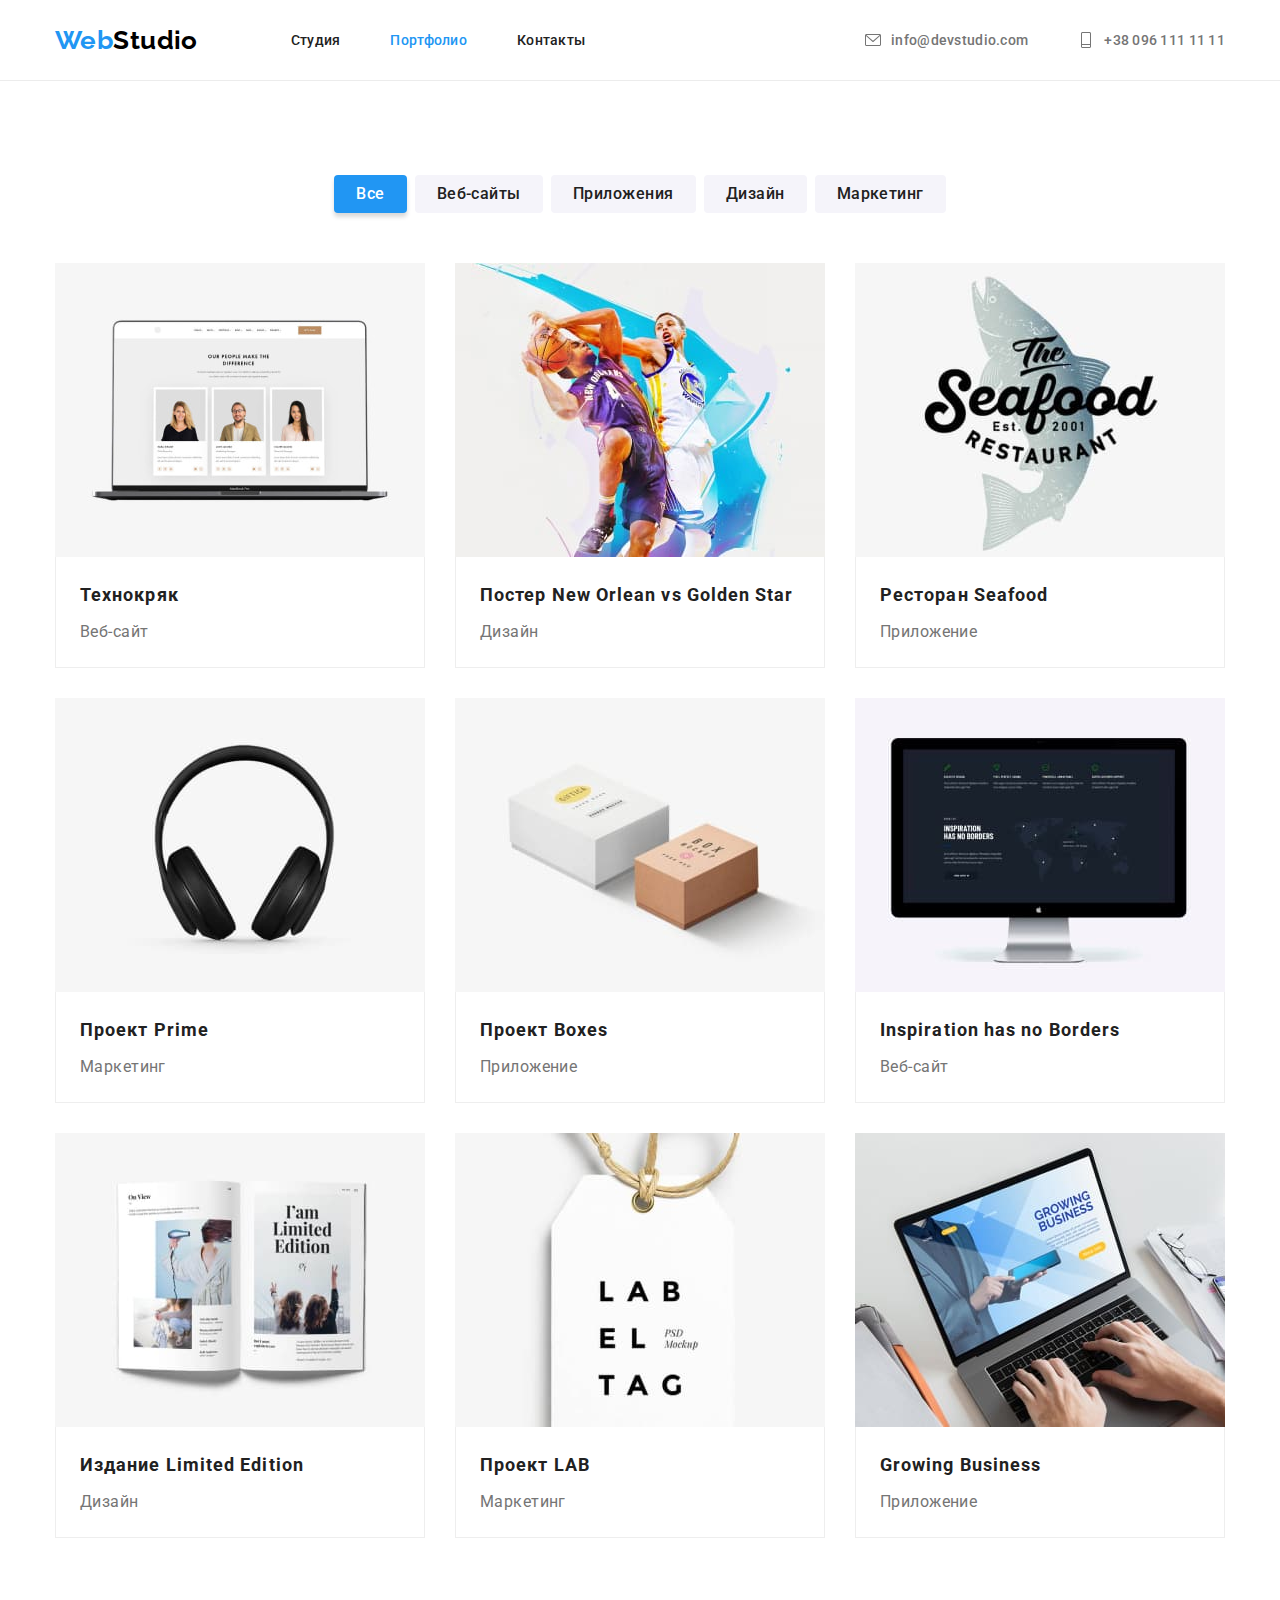
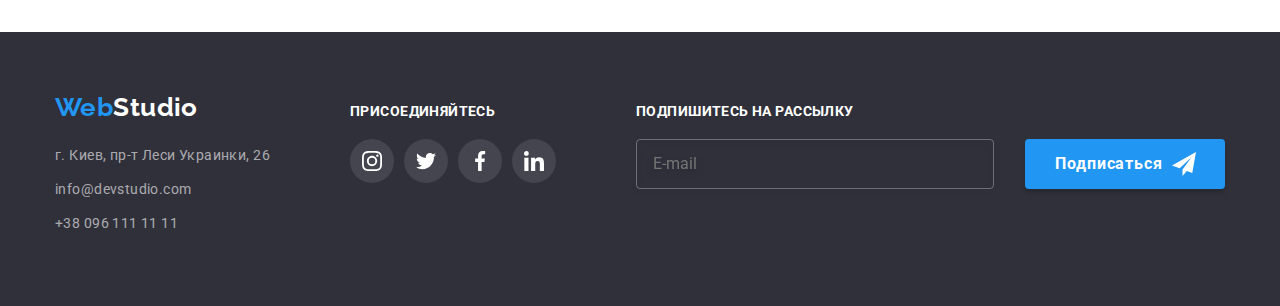
==== commit d1862e58: "станица portfolio распилил в scss" ====
--- a/portfolio.html
+++ b/portfolio.html
@@ -9,15 +9,6 @@
       href="https://fonts.googleapis.com/css2?family=Raleway:wght@700&family=Roboto:wght@400;500;700&family=Tangerine:wght@700&display=swap"
       rel="stylesheet"
     />
-    <link
-      rel="stylesheet"
-      href="https://cdnjs.cloudflare.com/ajax/libs/modern-normalize/1.1.0/modern-normalize.min.css"
-    />
-    <link
-      rel="stylesheet"
-      href="https://cdnjs.cloudflare.com/ajax/libs/modern-normalize/1.1.0/modern-normalize.min.css"
-    />
-    <!-- <link rel="stylesheet" href="./css/styles.css" /> -->
     <link rel="stylesheet" href="./css/main.min.css" />
   </head>
   <body>
@@ -72,215 +63,230 @@
         <div class="container">
           <h2 class="hidden">Наши услуги</h2>
 
+          <!-- portfolio-nav -->
+
+          <ul class="portfolio-nav list">
+            <li class="portfolio-nav__item">
+              <button
+                type="button"
+                class="portfolio-nav__button button acctive"
+              >
+                Все
+              </button>
+            </li>
+            <li class="portfolio-nav__item">
+              <button type="button" class="portfolio-nav__button button">
+                Веб-сайты
+              </button>
+            </li>
+            <li class="portfolio-nav__item">
+              <button type="button" class="portfolio-nav__button button">
+                Приложения
+              </button>
+            </li>
+            <li class="portfolio-nav__item">
+              <button type="button" class="portfolio-nav__button button">
+                Дизайн
+              </button>
+            </li>
+            <li class="portfolio-nav__item">
+              <button type="button" class="portfolio-nav__button button">
+                Маркетинг
+              </button>
+            </li>
+          </ul>
+
           <!-- portfolio-list -->
 
           <ul class="portfolio-list list">
-            <li class="flex-element">
-              <button type="button" class="portfolio-button acctive">
-                Все
-              </button>
-            </li>
-            <li class="flex-element">
-              <button type="button" class="portfolio-button">Веб-сайты</button>
-            </li>
-            <li class="flex-element">
-              <button type="button" class="portfolio-button">Приложения</button>
-            </li>
-            <li class="flex-element">
-              <button type="button" class="portfolio-button">Дизайн</button>
-            </li>
-            <li class="flex-element">
-              <button type="button" class="portfolio-button">Маркетинг</button>
-            </li>
-          </ul>
-
-          <!-- portfolio-page -->
-
-          <ul class="list portfolio-page">
-            <li class="flex-element">
-              <a class="link" href="#">
-                <div class="slider-box">
+            <li class="portfolio-list__item">
+              <a class="portfolio-list__link link" href="#">
+                <div class="slider">
                   <img
                     src="./images/service1.jpg"
                     alt="монитор ноутбука"
                     width="370"
                     height="294"
                   />
-                  <p class="slider-text">
-                    Ресурс предлагает комплексные предложения с разным уровнем
-                    функционала и сервисов. Все это позволит посетителю получить
-                    исчерпывающие сведения о компании или частном лице.
-                  </p>
-                </div>
-                <div class="box">
-                  <h3 class="title">Технокряк</h3>
-                  <p class="text">Веб-сайт</p>
-                </div>
-              </a>
-            </li>
-            <li class="flex-element">
-              <a class="link" href="#">
-                <div class="slider-box">
+                  <p class="slider__text">
+                    Ресурс предлагает комплексные предложения с разным уровнем
+                    функционала и сервисов. Все это позволит посетителю получить
+                    исчерпывающие сведения о компании или частном лице.
+                  </p>
+                </div>
+                <div class="portfolio-list__name">
+                  <h3 class="portfolio-list__title">Технокряк</h3>
+                  <p class="portfolio-list__text">Веб-сайт</p>
+                </div>
+              </a>
+            </li>
+            <li class="portfolio-list__item">
+              <a class="portfolio-list__link link" href="#">
+                <div class="slider">
                   <img
                     src="./images/service2.jpg"
                     alt="два парня играют в баскетбол"
                     width="370"
                     height="294"
                   />
-                  <p class="slider-text">
-                    Ресурс предлагает комплексные предложения с разным уровнем
-                    функционала и сервисов. Все это позволит посетителю получить
-                    исчерпывающие сведения о компании или частном лице.
-                  </p>
-                </div>
-                <div class="box">
-                  <h3 class="title">Постер New Orlean vs Golden Star</h3>
-                  <p class="text">Дизайн</p>
-                </div>
-              </a>
-            </li>
-            <li class="flex-element">
-              <a class="link" href="#">
-                <div class="slider-box">
+                  <p class="slider__text">
+                    Ресурс предлагает комплексные предложения с разным уровнем
+                    функционала и сервисов. Все это позволит посетителю получить
+                    исчерпывающие сведения о компании или частном лице.
+                  </p>
+                </div>
+                <div class="portfolio-list__name">
+                  <h3 class="portfolio-list__title">
+                    Постер New Orlean vs Golden Star
+                  </h3>
+                  <p class="portfolio-list__text">Дизайн</p>
+                </div>
+              </a>
+            </li>
+            <li class="portfolio-list__item">
+              <a class="portfolio-list__link link" href="#">
+                <div class="slider">
                   <img
                     src="./images/service3.jpg"
                     alt="логотип в виде рыбы"
                     width="370"
                     height="294"
                   />
-                  <p class="slider-text">
-                    Ресурс предлагает комплексные предложения с разным уровнем
-                    функционала и сервисов. Все это позволит посетителю получить
-                    исчерпывающие сведения о компании или частном лице.
-                  </p>
-                </div>
-                <div class="box">
-                  <h3 class="title">Ресторан Seafood</h3>
-                  <p class="text">Приложение</p>
-                </div>
-              </a>
-            </li>
-            <li class="flex-element">
-              <a class="link" href="#">
-                <div class="slider-box">
+                  <p class="slider__text">
+                    Ресурс предлагает комплексные предложения с разным уровнем
+                    функционала и сервисов. Все это позволит посетителю получить
+                    исчерпывающие сведения о компании или частном лице.
+                  </p>
+                </div>
+                <div class="portfolio-list__name">
+                  <h3 class="portfolio-list__title">Ресторан Seafood</h3>
+                  <p class="portfolio-list__text">Приложение</p>
+                </div>
+              </a>
+            </li>
+            <li class="portfolio-list__item">
+              <a class="portfolio-list__link link" href="#">
+                <div class="slider">
                   <img
                     src="./images/service4.jpg"
                     alt="наушники"
                     width="370"
                     height="294"
                   />
-                  <p class="slider-text">
-                    Ресурс предлагает комплексные предложения с разным уровнем
-                    функционала и сервисов. Все это позволит посетителю получить
-                    исчерпывающие сведения о компании или частном лице.
-                  </p>
-                </div>
-                <div class="box">
-                  <h3 class="title">Проект Prime</h3>
-                  <p class="text">Маркетинг</p>
-                </div>
-              </a>
-            </li>
-            <li class="flex-element">
-              <a class="link" href="">
-                <div class="slider-box">
+                  <p class="slider__text">
+                    Ресурс предлагает комплексные предложения с разным уровнем
+                    функционала и сервисов. Все это позволит посетителю получить
+                    исчерпывающие сведения о компании или частном лице.
+                  </p>
+                </div>
+                <div class="portfolio-list__name">
+                  <h3 class="portfolio-list__title">Проект Prime</h3>
+                  <p class="portfolio-list__text">Маркетинг</p>
+                </div>
+              </a>
+            </li>
+            <li class="portfolio-list__item">
+              <a class="portfolio-list__link link" href="">
+                <div class="slider">
                   <img
                     src="./images/service5.jpg"
                     alt="два бокса"
                     width="370"
                     height="294"
                   />
-                  <p class="slider-text">
-                    Ресурс предлагает комплексные предложения с разным уровнем
-                    функционала и сервисов. Все это позволит посетителю получить
-                    исчерпывающие сведения о компании или частном лице.
-                  </p>
-                </div>
-                <div class="box">
-                  <h3 class="title">Проект Boxes</h3>
-                  <p class="text">Приложение</p>
-                </div>
-              </a>
-            </li>
-            <li class="flex-element">
-              <a class="link" href="#">
-                <div class="slider-box">
+                  <p class="slider__text">
+                    Ресурс предлагает комплексные предложения с разным уровнем
+                    функционала и сервисов. Все это позволит посетителю получить
+                    исчерпывающие сведения о компании или частном лице.
+                  </p>
+                </div>
+                <div class="portfolio-list__name">
+                  <h3 class="portfolio-list__title">Проект Boxes</h3>
+                  <p class="portfolio-list__text">Приложение</p>
+                </div>
+              </a>
+            </li>
+            <li class="portfolio-list__item">
+              <a class="portfolio-list__link link" href="#">
+                <div class="slider">
                   <img
                     src="./images/service6.jpg"
                     alt="монитор"
                     width="370"
                     height="294"
                   />
-                  <p class="slider-text">
-                    Ресурс предлагает комплексные предложения с разным уровнем
-                    функционала и сервисов. Все это позволит посетителю получить
-                    исчерпывающие сведения о компании или частном лице.
-                  </p>
-                </div>
-                <div class="box">
-                  <h3 class="title">Inspiration has no Borders</h3>
-                  <p class="text">Веб-сайт</p>
-                </div>
-              </a>
-            </li>
-            <li class="flex-element">
-              <a class="link" href="">
-                <div class="slider-box">
+                  <p class="slider__text">
+                    Ресурс предлагает комплексные предложения с разным уровнем
+                    функционала и сервисов. Все это позволит посетителю получить
+                    исчерпывающие сведения о компании или частном лице.
+                  </p>
+                </div>
+                <div class="portfolio-list__name">
+                  <h3 class="portfolio-list__title">
+                    Inspiration has no Borders
+                  </h3>
+                  <p class="portfolio-list__text">Веб-сайт</p>
+                </div>
+              </a>
+            </li>
+            <li class="portfolio-list__item">
+              <a class="portfolio-list__link link" href="">
+                <div class="slider">
                   <img
                     src="./images/service7.jpg"
                     alt="открытая книга"
                     width="370"
                     height="294"
                   />
-                  <p class="slider-text">
-                    Ресурс предлагает комплексные предложения с разным уровнем
-                    функционала и сервисов. Все это позволит посетителю получить
-                    исчерпывающие сведения о компании или частном лице.
-                  </p>
-                </div>
-                <div class="box">
-                  <h3 class="title">Издание Limited Edition</h3>
-                  <p class="text">Дизайн</p>
-                </div>
-              </a>
-            </li>
-            <li class="flex-element">
-              <a class="link" href="">
-                <div class="slider-box">
+                  <p class="slider__text">
+                    Ресурс предлагает комплексные предложения с разным уровнем
+                    функционала и сервисов. Все это позволит посетителю получить
+                    исчерпывающие сведения о компании или частном лице.
+                  </p>
+                </div>
+                <div class="portfolio-list__name">
+                  <h3 class="portfolio-list__title">Издание Limited Edition</h3>
+                  <p class="portfolio-list__text">Дизайн</p>
+                </div>
+              </a>
+            </li>
+            <li class="portfolio-list__item">
+              <a class="portfolio-list__link link" href="">
+                <div class="slider">
                   <img
                     src="./images/service8.jpg"
                     alt="бейджик на верёвке"
                     width="370"
                     height="294"
                   />
-                  <p class="slider-text">
-                    Ресурс предлагает комплексные предложения с разным уровнем
-                    функционала и сервисов. Все это позволит посетителю получить
-                    исчерпывающие сведения о компании или частном лице.
-                  </p>
-                </div>
-                <div class="box">
-                  <h3 class="title">Проект LAB</h3>
-                  <p class="text">Маркетинг</p>
-                </div>
-              </a>
-            </li>
-            <li class="flex-element">
-              <a class="link" href="">
-                <div class="slider-box">
+                  <p class="slider__text">
+                    Ресурс предлагает комплексные предложения с разным уровнем
+                    функционала и сервисов. Все это позволит посетителю получить
+                    исчерпывающие сведения о компании или частном лице.
+                  </p>
+                </div>
+                <div class="portfolio-list__name">
+                  <h3 class="portfolio-list__title">Проект LAB</h3>
+                  <p class="portfolio-list__text">Маркетинг</p>
+                </div>
+              </a>
+            </li>
+            <li class="portfolio-list__item">
+              <a class="portfolio-list__link link" href="">
+                <div class="slider">
                   <img
                     src="./images/service9.jpg"
                     alt="парень печатает на ноутбуке"
                   />
-                  <p class="slider-text">
-                    Ресурс предлагает комплексные предложения с разным уровнем
-                    функционала и сервисов. Все это позволит посетителю получить
-                    исчерпывающие сведения о компании или частном лице.
-                  </p>
-                </div>
-                <div class="box">
-                  <h3 class="title">Growing Business</h3>
-                  <p class="text">Приложение</p>
+                  <p class="slider__text">
+                    Ресурс предлагает комплексные предложения с разным уровнем
+                    функционала и сервисов. Все это позволит посетителю получить
+                    исчерпывающие сведения о компании или частном лице.
+                  </p>
+                </div>
+                <div class="portfolio-list__name">
+                  <h3 class="portfolio-list__title">Growing Business</h3>
+                  <p class="portfolio-list__text">Приложение</p>
                 </div>
               </a>
             </li>
@@ -288,6 +294,7 @@
         </div>
       </section>
     </main>
+
     <!--Подвал сайта-->
     <footer class="footer">
       <div class="container">
--- a/css/main.min.css
+++ b/css/main.min.css
@@ -1,2 +1,2 @@
-body{position:relative;font-family:"Roboto", sans-serif;font-size:14px;line-height:1.714;letter-spacing:0.03em;color:var(--primary-text-color);background-color:var(--primary-white-color)}img{display:block}.list{padding:0;margin:0;list-style:none}.hidden{position:absolute;white-space:nowrap;width:1px;height:1px;overflow:hidden;border:0;padding:0;clip:rect(0 0 0 0);clip-path:inset(50%);margin:-1px}.link{display:block;text-decoration:none;transition-property:color;transition-duration:250ms;transition-timing-function:cubic-bezier(0.4, 0, 0.2, 1)}.title{margin-top:0;margin-bottom:50px;font-size:36px;line-height:1.166;text-align:center;color:var(--title-text-color)}.section{padding:94px 0}.container{width:1200px;padding-left:15px;padding-right:15px;margin:0 auto}.link:hover,.link:focus,.nav .current,.accent{color:var(--accant-color)}.logo{font-family:"Raleway", sans-serif;text-decoration:none;font-weight:700;font-size:26px;line-height:1.192;color:#000}.header .logo{margin-right:93px;padding-top:24px;padding-bottom:24px}.button{padding:10px 32px;cursor:pointer;border:none;font-weight:700;font-size:16px;line-height:1.875;letter-spacing:0.06em;color:var(--primary-white-color);background-color:var(--accant-color);border-radius:4px;transition-property:background-color, box-shadow;transition-duration:250ms;transition-timing-function:cubic-bezier(0.4, 0, 0.2, 1)}.social{display:flex;list-style:none;justify-content:center;align-items:center;padding:0;margin:0}.social__item:not(:last-child){margin-right:10px}.social__link{width:44px;height:44px;border-radius:50%;display:flex;justify-content:center;align-items:center;transition-property:background-color;transition-duration:250ms;transition-timing-function:cubic-bezier(0.4, 0, 0.2, 1)}.social__link svg{fill:var(--social-icon-color);transition-property:fill;transition-duration:250ms;transition-timing-function:cubic-bezier(0.4, 0, 0.2, 1)}.social .social__link:hover,.social .social__link:focus{background-color:var(--accant-color)}.social__link:hover>svg,.social__link:focus>svg{fill:var(--primary-white-color)}.social__link--dark{background-color:rgba(255,255,255,0.1)}.header{border-bottom:1px solid #ececec}.header>.container,.nav-list{display:flex}.header .nav{display:flex;align-items:center}.nav__link,.contacts-list__link{padding-top:32px;padding-bottom:32px}.nav__item:not(:last-child),.contacts-list__item:not(:last-child){margin-right:50px}.nav__link,.contacts-list__link{font-weight:500;line-height:1.142;letter-spacing:0.02em;color:var(--title-text-color)}.nav__link{position:relative}.nav__link::after{content:"";display:inline-block;width:100%;height:4px;position:absolute;bottom:-1px;left:0;border-radius:2px;transition-property:background-color;transition-duration:250ms;transition-timing-function:cubic-bezier(0.4, 0, 0.2, 1)}.nav__link:hover.link::after{background-color:var(--accant-color)}.contacts-list{display:flex;margin-left:auto}.contacts-list__link{display:flex;color:var(--primary-text-color)}.contacts-list__link:hover .contacts-list__icon,.contacts-list__link:focus .contacts-list__icon{fill:var(--accant-color)}.contacts-list__icon{margin-right:10px;fill:var(--primary-text-color);transition-property:fill;transition-duration:250ms;transition-timing-function:cubic-bezier(0.4, 0, 0.2, 1)}.hero{background-image:linear-gradient(to right, rgba(47,48,58,0.4), rgba(47,48,58,0.4)),url("../images/hero-bg.jpg");background-position:center top;background-repeat:no-repeat;max-width:1600px;margin:0 auto;padding-top:200px;padding-bottom:200px;text-align:center}.hero__title{max-width:696px;margin:0 auto 30px auto;font-weight:900;font-size:44px;line-height:1.363;letter-spacing:0.06em;text-transform:uppercase;color:var(--primary-white-color)}.hero__button:hover{background-color:#188ce8;box-shadow:0px 4px 4px rgba(0,0,0,0.15)}.features__item::before{content:"";display:block;width:270px;height:120px;border-radius:4px;background-color:#f5f4fa;background-position:center center;background-size:70px 70px;background-repeat:no-repeat;margin-bottom:30px}.features__icon1::before{background-image:url("../images/antenna.svg")}.features__icon2::before{background-image:url("../images/clock.svg")}.features__icon3::before{background-image:url("../images/diagram.svg")}.features__icon4::before{background-image:url("../images/astronaut.svg")}.features-section{padding-bottom:0}.features{display:flex}.features__item{width:270px}.features__item:not(:last-child){margin-right:30px}.features__title{margin-top:0;margin-bottom:10px;font-size:14px;line-height:1.142;text-transform:uppercase}.features__text{margin:0}.work{display:flex}.work__item:not(:last-child){margin-right:30px}.work__item{position:relative}.work__title{position:absolute;bottom:0;left:0;margin:0;padding:27px 0;width:100%;text-align:center;font-size:14px;line-height:1.142;text-transform:uppercase;color:var(--primary-white-color);background-color:rgba(47,48,58,0.8)}.clients{display:flex;justify-content:center}.clients .clients__link{width:170px;height:92px;display:flex;justify-content:center;align-items:center;border:1px solid var(--social-icon-color);border-radius:4px;transition-property:border-color;transition-duration:250ms;transition-timing-function:cubic-bezier(0.4, 0, 0.2, 1)}.clients__link svg{fill:var(--social-icon-color);transition-property:fill;transition-duration:250ms;transition-timing-function:cubic-bezier(0.4, 0, 0.2, 1)}.clients .clients__link:hover svg,.clients .clients__link:focus svg{fill:var(--accant-color)}.clients__item .clients__link:hover,.clients__item .clients__link:focus{border-color:var(--accant-color)}.clients__item:not(:last-child){margin-right:30px}.team-section{background-color:#f5f4fa}.team{display:flex}.team__item{border-radius:0 0 4px 4px;box-shadow:0px 4px 4px 0px rgba(0,0,0,0.25);background-color:var(--primary-white-color)}.team__item:not(:last-child){margin-right:30px}.participant{padding:30px 10px}.participant__title,.participant__text{margin:0;font-size:16px;line-height:1.187;text-align:center}.participant__title{margin-bottom:10px}.participant__text{margin-bottom:16px}.footer{padding-top:60px;padding-bottom:60px;background-color:#2f303a}.footer>.container{display:flex;align-items:baseline}.footer-flex:not(:last-child){margin-right:80px}.footer-flex:last-child{flex-grow:2}.footer .logo{color:var(--primary-white-color)}.contacts-nav__link{font-style:normal;color:rgba(255,255,255,0.6)}.contacts-nav__link:hover,.contacts-nav__link:focus{color:var(--accant-color)}.address{margin-top:20px}.contacts-nav__item{margin-bottom:10px}.contacts-nav__item:not(:last-child){margin-bottom:10px}.footer-title{margin:0;margin-bottom:20px;font-size:14px;line-height:1.142;letter-spacing:0.03em;text-transform:uppercase;text-align:start;color:var(--primary-white-color)}.footer-flex svg{fill:var(--primary-white-color)}.form{position:relative;display:flex;justify-content:space-between}.form__input{padding:15px 16px;border:1px solid rgba(255,255,255,0.3);filter:drop-shadow(0px 4px 4px rgba(0,0,0,0.15));border-radius:4px;background-color:transparent;width:358px;font-size:16px;color:var(--primary-white-color)}.form .form__button{padding:10px 29px;min-width:200px;height:50px;padding-right:61px;box-shadow:0px 4px 4px rgba(0,0,0,0.15);border-radius:4px}.form__icon{position:absolute;right:29px;top:13px;fill:var(--primary-white-color)}:root{--primary-white-color: #fff;--primary-text-color: #757575;--title-text-color: #212121;--accant-color: #2196f3;--portfolio-btn-color: #f5f4fa;--social-icon-color: #afb1b8;--slider-text-color: rgba(33, 150, 243, 0.9)}.portfolio-list{margin-bottom:50px;display:flex;justify-content:center}.portfolio-list .flex-element:not(:last-child){margin-right:8px}.portfolio-button{padding:6px 22px;border-radius:4px;cursor:pointer;border:none;font-family:"Roboto", sans-serif;font-weight:500;font-size:16px;line-height:1.625;color:var(--title-text-color);background-color:var(--portfolio-btn-color);transition-property:background-color, color, box-shadow;transition-duration:250ms;transition-timing-function:cubic-bezier(0.4, 0, 0.2, 1)}.portfolio-button:hover,.portfolio-button:focus,.acctive{color:var(--primary-white-color);background-color:var(--accant-color);box-shadow:0px 4px 4px rgba(0,0,0,0.15)}.portfolio-page{display:flex;flex-wrap:wrap}.portfolio-page .flex-element{margin-right:30px;margin-bottom:30px;transition-property:box-shadow;transition-duration:250ms;transition-timing-function:cubic-bezier(0.4, 0, 0.2, 1)}.portfolio-page .flex-element:nth-child(3n){margin-right:0}.portfolio-page .flex-element:nth-last-child(-n+3){margin-bottom:0}.portfolio-page .link:hover{box-shadow:0px 1px 1px rgba(0,0,0,0.12),0px 4px 4px rgba(0,0,0,0.06),1px 4px 6px rgba(0,0,0,0.16)}.portfolio-page .title{margin:0;margin-bottom:4px;font-size:18px;line-height:2;letter-spacing:0.06em}.portfolio-page .text{margin:0;font-size:16px;line-height:1.875}.portfolio-page .box{padding:20px 24px;border-right:1px solid #eeeeee;border-bottom:1px solid #eeeeee;border-left:1px solid #eeeeee}.portfolio-page .text{color:var(--primary-text-color)}.slider-box{position:relative;overflow:hidden}.portfolio-page .slider-text{position:absolute;top:0;left:0;width:100%;height:100%;transform:translateY(100%);margin:0;padding:63px 24px 0 24px;font-size:18px;line-height:1.555;letter-spacing:0.03em;color:var(--primary-white-color);background-color:var(--slider-text-color);transition-property:transform;transition-duration:250ms;transition-timing-function:cubic-bezier(0.4, 0, 0.2, 1)}.portfolio-page .link:hover .slider-text{transform:translateY(0)}.backdrop{position:fixed;top:0;left:0;display:flex;justify-content:center;align-items:center;width:100%;height:100%;opacity:1;transition:opacity 250ms;background-color:rgba(0,0,0,0.2)}.backdrop.is-hidden{opacity:0;pointer-events:none}.backdrop .model{position:relative;padding:40px;min-width:528px;line-height:0;box-shadow:0px 1px 3px rgba(0,0,0,0.12),0px 1px 1px rgba(0,0,0,0.14),0px 2px 1px rgba(0,0,0,0.2);border-radius:4px;background-color:white}.button-close{position:absolute;top:8px;right:8px;display:flex;align-items:center;justify-content:center;width:30px;height:30px;border:1px solid rgba(0,0,0,0.1);border-radius:50%;cursor:pointer;background-color:inherit}.close-icon{transition-property:fill;transition-duration:250ms;transition-timing-function:cubic-bezier(0.4, 0, 0.2, 1)}.button-close:hover .close-icon,.button-close:focus .close-icon{fill:var(--accant-color)}.model-title{display:block;margin-bottom:12px;font-size:20px;line-height:1.15;text-align:center;color:var(--title-text-color)}.model-form{display:flex;flex-direction:column;align-items:center}.label-grup{position:relative;width:100%}.label-grup:hover .modal-icon,.model-input:focus+.modal-icon{fill:var(--accant-color)}.model-input:focus{border:1px solid var(--accant-color)}.label-grup:not(:last-child){margin-bottom:10px}.label-grup .model-input{padding:12px 42px;height:40px;border:1px solid rgba(33,33,33,0.2);border-radius:4px;resize:none;outline:none;transition-property:border;transition-duration:250ms;transition-timing-function:cubic-bezier(0.4, 0, 0.2, 1)}.label-grup .model-input,.label-grup .modai-comment{width:100%}.modai-comment{display:block;height:120px;padding:12px 16px;border:1px solid rgba(33,33,33,0.2);border-radius:4px;resize:none;outline:none;transition-property:border;transition-duration:250ms;transition-timing-function:cubic-bezier(0.4, 0, 0.2, 1)}.label-grup:hover .model-input,.modai-comment:hover,.model-input:focus,.modai-comment:focus{border:1px solid var(--accant-color)}.model-name{display:inline-block;margin-bottom:4px;font-size:12px;line-height:1.16;letter-spacing:0.01em;color:var(--primary-text-color)}.checkbox-name{font-size:14px;line-height:1.71;margin-left:7px}.label-grup .checkbox-link{color:var(--accant-color)}.model .label-checkbox{margin-bottom:30px;display:flex;justify-content:center;align-items:center}.model .label-comment{margin-bottom:20px}.modai-comment::placeholder{line-height:1.142;letter-spacing:0.01em;color:rgba(117,117,117,0.5)}.modal-icon{position:absolute;bottom:12px;left:12px;transition-property:fill;transition-duration:250ms;transition-timing-function:cubic-bezier(0.4, 0, 0.2, 1)}.model .button{display:block;margin:0 auto;min-width:200px;box-shadow:0px 4px 4px rgba(0,0,0,0.15)}.model .button:hover{background-color:#188ce8}.checkbox-icon{fill:var(--primary-white-color)}.checkbox-box{display:flex;justify-content:center;align-items:center;width:16px;height:15px;outline:2px solid var(--title-text-color);outline-offset:-2px;border-radius:2px;pointer-events:none;transition-property:fill, outline, background-color;transition-duration:250ms;transition-timing-function:cubic-bezier(0.4, 0, 0.2, 1)}.model-checkbox:focus+.checkbox-box{border:3px solid var(--primary-text-color)}.model-checkbox{width:16px;height:16px}.model-checkbox:checked+.checkbox-box{background-color:var(--accant-color);fill:var(--primary-white-color);outline:2px solid var(--accant-color)}
+/*! modern-normalize v1.1.0 | MIT License | https://github.com/sindresorhus/modern-normalize */*,::before,::after{box-sizing:border-box}html{line-height:1.15;-webkit-text-size-adjust:100%;-moz-tab-size:4;tab-size:4}body{margin:0;font-family:system-ui,-apple-system,"Segoe UI",Roboto,Helvetica,Arial,sans-serif,"Apple Color Emoji","Segoe UI Emoji"}hr{height:0;color:inherit}abbr[title]{text-decoration:underline dotted}b,strong{font-weight:bolder}code,kbd,samp,pre{font-family:ui-monospace, SFMono-Regular, Consolas, 'Liberation Mono', Menlo, monospace;font-size:1em}small{font-size:80%}sub,sup{font-size:75%;line-height:0;position:relative;vertical-align:baseline}sub{bottom:-0.25em}sup{top:-0.5em}table{text-indent:0;border-color:inherit}button,input,optgroup,select,textarea{font-family:inherit;font-size:100%;line-height:1.15;margin:0}button,select{text-transform:none}button,[type='button'],[type='reset'],[type='submit']{-webkit-appearance:button}::-moz-focus-inner{border-style:none;padding:0}:-moz-focusring{outline:1px dotted ButtonText}:-moz-ui-invalid{box-shadow:none}legend{padding:0}progress{vertical-align:baseline}::-webkit-inner-spin-button,::-webkit-outer-spin-button{height:auto}[type='search']{-webkit-appearance:textfield;outline-offset:-2px}::-webkit-search-decoration{-webkit-appearance:none}::-webkit-file-upload-button{-webkit-appearance:button;font:inherit}summary{display:list-item}:root{--primary-white-color: #fff;--primary-text-color: #757575;--title-text-color: #212121;--accant-color: #2196f3;--portfolio-btn-color: #f5f4fa;--social-icon-color: #afb1b8;--slider-text-color: rgba(33, 150, 243, 0.9)}body{position:relative;font-family:"Roboto", sans-serif;font-size:14px;line-height:1.714;letter-spacing:0.03em;color:var(--primary-text-color);background-color:var(--primary-white-color)}img{display:block}.list{padding:0;margin:0;list-style:none}.hidden{position:absolute;white-space:nowrap;width:1px;height:1px;overflow:hidden;border:0;padding:0;clip:rect(0 0 0 0);clip-path:inset(50%);margin:-1px}.link{display:block;text-decoration:none;transition-property:color;transition-duration:250ms;transition-timing-function:cubic-bezier(0.4, 0, 0.2, 1)}.title{margin-top:0;margin-bottom:50px;font-size:36px;line-height:1.166;text-align:center;color:var(--title-text-color)}.section{padding:94px 0}.container{width:1200px;padding-left:15px;padding-right:15px;margin:0 auto}.link:hover,.link:focus,.nav .current,.accent{color:var(--accant-color)}.logo{font-family:"Raleway", sans-serif;text-decoration:none;font-weight:700;font-size:26px;line-height:1.192;color:#000}.header .logo{margin-right:93px;padding-top:24px;padding-bottom:24px}.footer .logo{color:var(--primary-white-color)}.button{padding:10px 32px;cursor:pointer;border:none;font-weight:700;font-size:16px;line-height:1.875;letter-spacing:0.06em;color:var(--primary-white-color);background-color:var(--accant-color);border-radius:4px;transition-property:background-color, color, box-shadow;transition-duration:250ms;transition-timing-function:cubic-bezier(0.4, 0, 0.2, 1)}.portfolio-nav__button{padding:6px 22px;font-weight:500;line-height:1.625;letter-spacing:0.03em;color:var(--title-text-color);background-color:var(--portfolio-btn-color)}.portfolio-nav__button:hover,.portfolio-nav__button:focus,.portfolio-nav__button.acctive{color:var(--primary-white-color);background-color:var(--accant-color);box-shadow:0px 4px 4px rgba(0,0,0,0.15)}.social{display:flex;list-style:none;justify-content:center;align-items:center;padding:0;margin:0}.social__item:not(:last-child){margin-right:10px}.social__link{width:44px;height:44px;border-radius:50%;display:flex;justify-content:center;align-items:center;transition-property:background-color;transition-duration:250ms;transition-timing-function:cubic-bezier(0.4, 0, 0.2, 1)}.social__link svg{fill:var(--social-icon-color);transition-property:fill;transition-duration:250ms;transition-timing-function:cubic-bezier(0.4, 0, 0.2, 1)}.social .social__link:hover,.social .social__link:focus{background-color:var(--accant-color)}.social__link:hover>svg,.social__link:focus>svg{fill:var(--primary-white-color)}.social__link--dark{background-color:rgba(255,255,255,0.1)}.header{border-bottom:1px solid #ececec}.header>.container,.nav-list{display:flex}.header .nav{display:flex;align-items:center}.nav__link,.contacts-list__link{padding-top:32px;padding-bottom:32px}.nav__item:not(:last-child),.contacts-list__item:not(:last-child){margin-right:50px}.nav__link,.contacts-list__link{font-weight:500;line-height:1.142;letter-spacing:0.02em;color:var(--title-text-color)}.nav__link{position:relative}.nav__link::after{content:"";display:inline-block;width:100%;height:4px;position:absolute;bottom:-1px;left:0;border-radius:2px;transition-property:background-color;transition-duration:250ms;transition-timing-function:cubic-bezier(0.4, 0, 0.2, 1)}.nav__link:hover.link::after{background-color:var(--accant-color)}.contacts-list{display:flex;margin-left:auto}.contacts-list__link{display:flex;color:var(--primary-text-color)}.contacts-list__link:hover .contacts-list__icon,.contacts-list__link:focus .contacts-list__icon{fill:var(--accant-color)}.contacts-list__icon{margin-right:10px;fill:var(--primary-text-color);transition-property:fill;transition-duration:250ms;transition-timing-function:cubic-bezier(0.4, 0, 0.2, 1)}.hero{background-image:linear-gradient(to right, rgba(47,48,58,0.4), rgba(47,48,58,0.4)),url("../images/hero-bg.jpg");background-position:center top;background-repeat:no-repeat;max-width:1600px;margin:0 auto;padding-top:200px;padding-bottom:200px;text-align:center}.hero__title{max-width:696px;margin:0 auto 30px auto;font-weight:900;font-size:44px;line-height:1.363;letter-spacing:0.06em;text-transform:uppercase;color:var(--primary-white-color)}.hero__button:hover{background-color:#188ce8;box-shadow:0px 4px 4px rgba(0,0,0,0.15)}.features__item::before{content:"";display:block;width:270px;height:120px;border-radius:4px;background-color:#f5f4fa;background-position:center center;background-size:70px 70px;background-repeat:no-repeat;margin-bottom:30px}.features__item--icon1::before{background-image:url("../images/antenna.svg")}.features__item--icon2::before{background-image:url("../images/clock.svg")}.features__item--icon3::before{background-image:url("../images/diagram.svg")}.features__item--icon4::before{background-image:url("../images/astronaut.svg")}.features-section{padding-bottom:0}.features{display:flex}.features__item{width:270px}.features__item:not(:last-child){margin-right:30px}.features__title{margin-top:0;margin-bottom:10px;font-size:14px;line-height:1.142;text-transform:uppercase}.features__text{margin:0}.work{display:flex}.work__item:not(:last-child){margin-right:30px}.work__item{position:relative}.work__title{position:absolute;bottom:0;left:0;margin:0;padding:27px 0;width:100%;text-align:center;font-size:14px;line-height:1.142;text-transform:uppercase;color:var(--primary-white-color);background-color:rgba(47,48,58,0.8)}.clients{display:flex;justify-content:center}.clients .clients__link{width:170px;height:92px;display:flex;justify-content:center;align-items:center;border:1px solid var(--social-icon-color);border-radius:4px;transition-property:border-color;transition-duration:250ms;transition-timing-function:cubic-bezier(0.4, 0, 0.2, 1)}.clients__link svg{fill:var(--social-icon-color);transition-property:fill;transition-duration:250ms;transition-timing-function:cubic-bezier(0.4, 0, 0.2, 1)}.clients .clients__link:hover svg,.clients .clients__link:focus svg{fill:var(--accant-color)}.clients__item .clients__link:hover,.clients__item .clients__link:focus{border-color:var(--accant-color)}.clients__item:not(:last-child){margin-right:30px}.team-section{background-color:#f5f4fa}.team{display:flex}.team__item{border-radius:0 0 4px 4px;box-shadow:0px 4px 4px 0px rgba(0,0,0,0.25);background-color:var(--primary-white-color)}.team__item:not(:last-child){margin-right:30px}.participant{padding:30px 10px}.participant__title,.participant__text{margin:0;font-size:16px;line-height:1.187;text-align:center}.participant__title{margin-bottom:10px}.participant__text{margin-bottom:16px}.footer{padding-top:60px;padding-bottom:60px;background-color:#2f303a}.footer>.container{display:flex;align-items:baseline}.footer-flex:not(:last-child){margin-right:80px}.footer-flex:last-child{flex-grow:2}.contacts-nav__link{font-style:normal;color:rgba(255,255,255,0.6)}.contacts-nav__link:hover,.contacts-nav__link:focus{color:var(--accant-color)}.address{margin-top:20px}.contacts-nav__item{margin-bottom:10px}.contacts-nav__item:not(:last-child){margin-bottom:10px}.footer-title{margin:0;margin-bottom:20px;font-size:14px;line-height:1.142;letter-spacing:0.03em;text-transform:uppercase;text-align:start;color:var(--primary-white-color)}.footer-flex svg{fill:var(--primary-white-color)}.form{position:relative;display:flex;justify-content:space-between}.form__input{padding:15px 16px;border:1px solid rgba(255,255,255,0.3);filter:drop-shadow(0px 4px 4px rgba(0,0,0,0.15));border-radius:4px;background-color:transparent;width:358px;font-size:16px;color:var(--primary-white-color)}.form .form__button{padding:10px 29px;min-width:200px;height:50px;padding-right:61px;box-shadow:0px 4px 4px rgba(0,0,0,0.15);border-radius:4px}.form__icon{position:absolute;right:29px;top:13px;fill:var(--primary-white-color)}.backdrop{position:fixed;top:0;left:0;display:flex;justify-content:center;align-items:center;width:100%;height:100%;opacity:1;transition:opacity 250ms;background-color:rgba(0,0,0,0.2)}.backdrop.is-hidden{opacity:0;pointer-events:none}.backdrop .model{position:relative;padding:40px;min-width:528px;line-height:0;box-shadow:0px 1px 3px rgba(0,0,0,0.12),0px 1px 1px rgba(0,0,0,0.14),0px 2px 1px rgba(0,0,0,0.2);border-radius:4px;background-color:white}.button-close{position:absolute;top:8px;right:8px;display:flex;align-items:center;justify-content:center;width:30px;height:30px;border:1px solid rgba(0,0,0,0.1);border-radius:50%;cursor:pointer;background-color:inherit}.close-icon{transition-property:fill;transition-duration:250ms;transition-timing-function:cubic-bezier(0.4, 0, 0.2, 1)}.button-close:hover .close-icon,.button-close:focus .close-icon{fill:var(--accant-color)}.model__title{display:block;margin-bottom:12px;font-size:20px;line-height:1.15;text-align:center;color:var(--title-text-color)}.model-form{display:flex;flex-direction:column;align-items:center}.model-form__label{position:relative;width:100%}.model-form__label:hover .model-form__icon,.model-form__input:focus+.model-form__icon{fill:var(--accant-color)}.model-form__input:focus{border:1px solid var(--accant-color)}.model-form__label:not(:last-child){margin-bottom:10px}.model-form__label .model-form__input{padding:12px 42px;height:40px;border:1px solid rgba(33,33,33,0.2);border-radius:4px;resize:none;outline:none;transition-property:border;transition-duration:250ms;transition-timing-function:cubic-bezier(0.4, 0, 0.2, 1)}.model-form__label .model-form__input,.model-form__label .model-form__comment{width:100%}.model-form__comment{display:block;height:120px;padding:12px 16px;border:1px solid rgba(33,33,33,0.2);border-radius:4px;resize:none;outline:none;transition-property:border;transition-duration:250ms;transition-timing-function:cubic-bezier(0.4, 0, 0.2, 1)}.model-form__label:hover .model-form__input,.model-form__comment:hover,.model-form__input:focus,.model-form__comment:focus{border:1px solid var(--accant-color)}.model-form__name{display:inline-block;margin-bottom:4px;font-size:12px;line-height:1.16;letter-spacing:0.01em;color:var(--primary-text-color)}.checkbox-name{font-size:14px;line-height:1.71;margin-left:7px}.model-form__label .checkbox-link{color:var(--accant-color)}.model .label-checkbox{margin-bottom:30px;display:flex;justify-content:center;align-items:center}.model .label-comment{margin-bottom:20px}.model-form__comment::placeholder{line-height:1.142;letter-spacing:0.01em;color:rgba(117,117,117,0.5)}.model-form__icon{position:absolute;bottom:12px;left:12px;transition-property:fill;transition-duration:250ms;transition-timing-function:cubic-bezier(0.4, 0, 0.2, 1)}.model .button{display:block;margin:0 auto;min-width:200px;box-shadow:0px 4px 4px rgba(0,0,0,0.15)}.model .button:hover{background-color:#188ce8}.checkbox-icon{fill:var(--primary-white-color)}.checkbox-box{display:flex;justify-content:center;align-items:center;width:16px;height:15px;outline:2px solid var(--title-text-color);outline-offset:-2px;border-radius:2px;pointer-events:none;transition-property:fill, outline, background-color;transition-duration:250ms;transition-timing-function:cubic-bezier(0.4, 0, 0.2, 1)}.model-form__checkbox:focus+.checkbox-box{border:3px solid var(--primary-text-color)}.model-form__checkbox{width:16px;height:16px}.model-form__checkbox:checked+.checkbox-box{background-color:var(--accant-color);fill:var(--primary-white-color);outline:2px solid var(--accant-color)}.portfolio-nav{margin-bottom:50px;display:flex;justify-content:center}.portfolio-nav__item:not(:last-child){margin-right:8px}.portfolio-list{display:flex;flex-wrap:wrap}.portfolio-list__item{margin-right:30px;margin-bottom:30px;transition-property:box-shadow;transition-duration:250ms;transition-timing-function:cubic-bezier(0.4, 0, 0.2, 1)}.portfolio-list__item:nth-child(3n){margin-right:0}.portfolio-list__item:nth-last-child(-n+3){margin-bottom:0}.portfolio-list__link:hover{box-shadow:0px 1px 1px rgba(0,0,0,0.12),0px 4px 4px rgba(0,0,0,0.06),1px 4px 6px rgba(0,0,0,0.16)}.portfolio-list__name{padding:20px 24px;border-right:1px solid #eeeeee;border-bottom:1px solid #eeeeee;border-left:1px solid #eeeeee}.portfolio-list__title{margin:0;margin-bottom:4px;font-size:18px;line-height:2;letter-spacing:0.06em;text-align:start;color:var(--title-text-color)}.portfolio-list__text{margin:0;font-size:16px;line-height:1.875;color:var(--primary-text-color)}.slider{position:relative;overflow:hidden}.slider__text{position:absolute;top:0;left:0;width:100%;height:100%;transform:translateY(100%);margin:0;padding:63px 24px 0 24px;font-size:18px;line-height:1.555;letter-spacing:0.03em;color:var(--primary-white-color);background-color:var(--slider-text-color);transition-property:transform;transition-duration:250ms;transition-timing-function:cubic-bezier(0.4, 0, 0.2, 1)}.portfolio-list__link:hover .slider__text{transform:translateY(0)}
 /*# sourceMappingURL=main.min.css.map */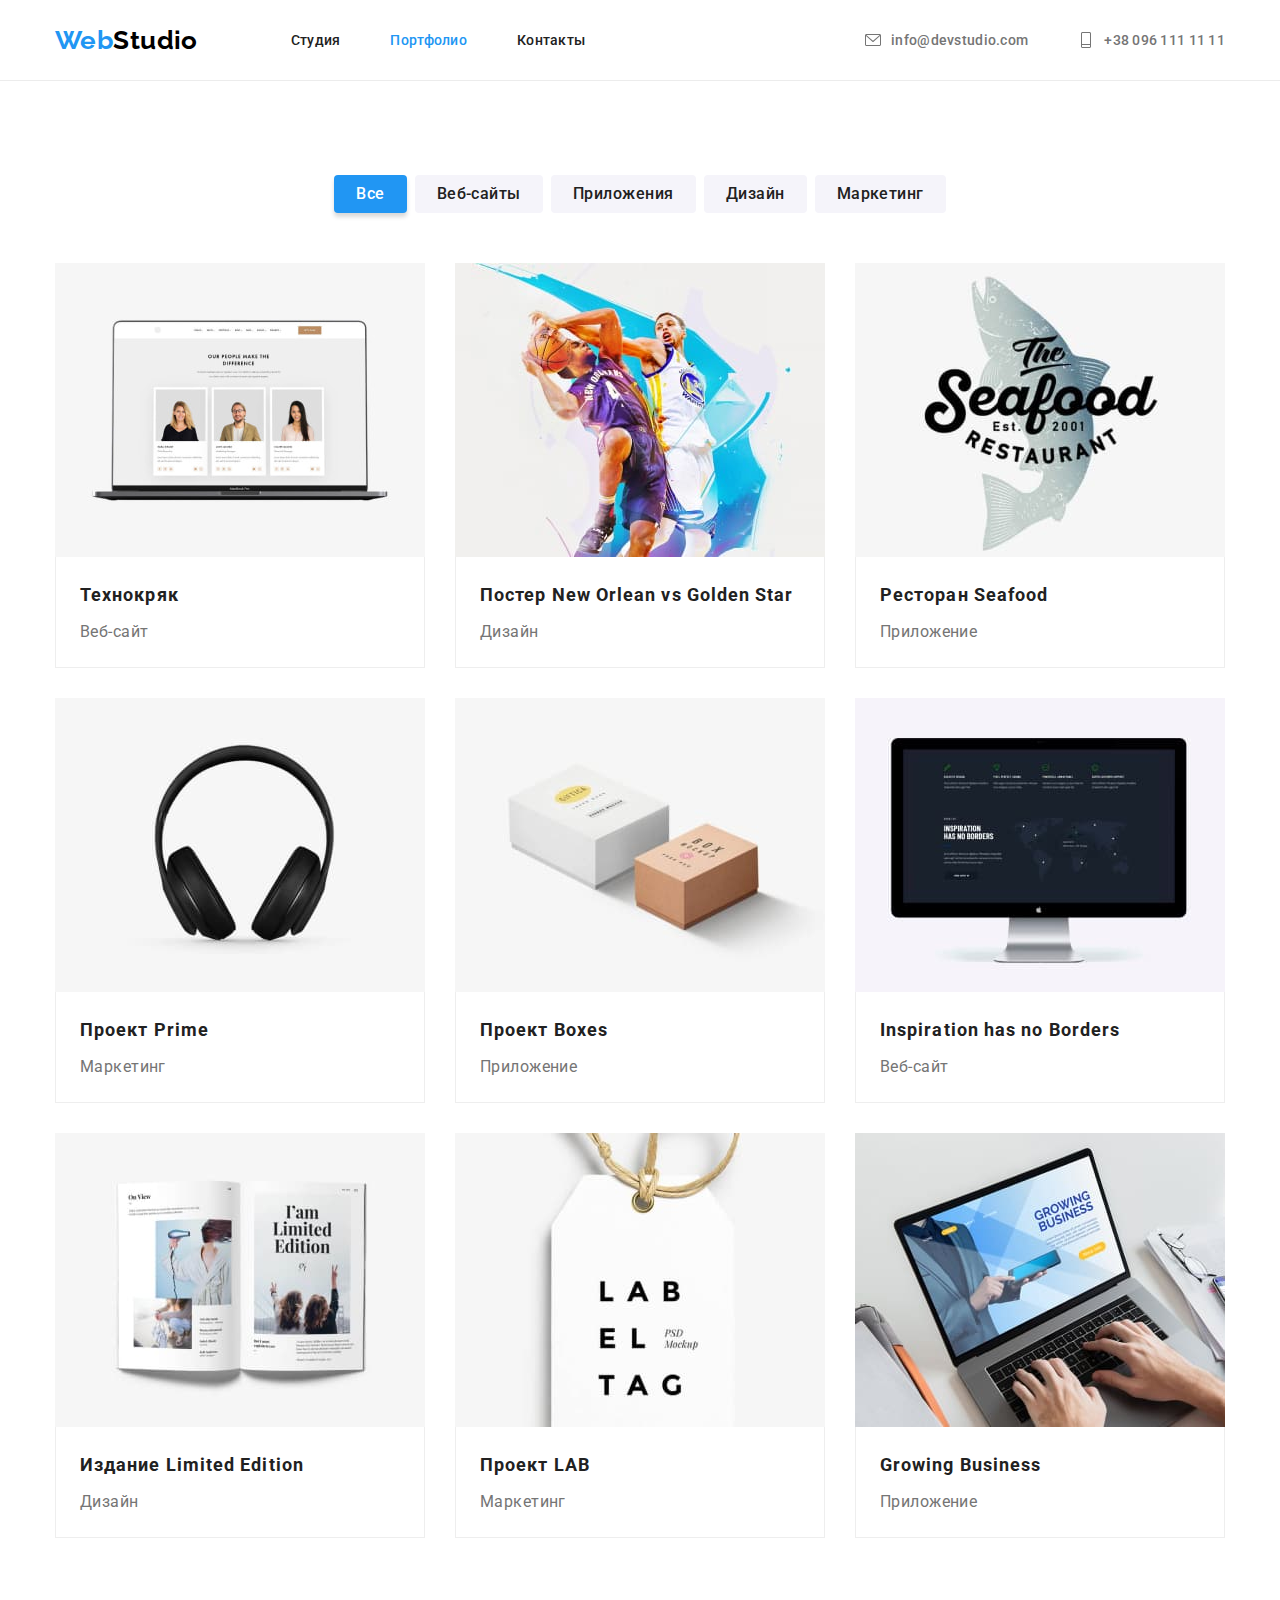
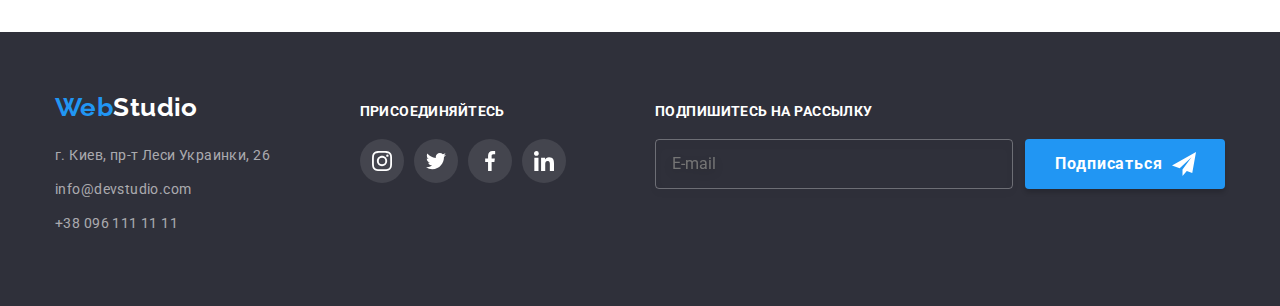
==== commit ec610643: "правка бем и scss" ====
--- a/portfolio.html
+++ b/portfolio.html
@@ -297,7 +297,7 @@
 
     <!--Подвал сайта-->
     <footer class="footer">
-      <div class="container">
+      <div class="container footer__container">
         <div class="footer-flex">
           <a href="./index.html" class="logo"
             ><span class="accent">Web</span>Studio</a
--- a/css/main.min.css
+++ b/css/main.min.css
@@ -1,2 +1,2 @@
-/*! modern-normalize v1.1.0 | MIT License | https://github.com/sindresorhus/modern-normalize */*,::before,::after{box-sizing:border-box}html{line-height:1.15;-webkit-text-size-adjust:100%;-moz-tab-size:4;tab-size:4}body{margin:0;font-family:system-ui,-apple-system,"Segoe UI",Roboto,Helvetica,Arial,sans-serif,"Apple Color Emoji","Segoe UI Emoji"}hr{height:0;color:inherit}abbr[title]{text-decoration:underline dotted}b,strong{font-weight:bolder}code,kbd,samp,pre{font-family:ui-monospace, SFMono-Regular, Consolas, 'Liberation Mono', Menlo, monospace;font-size:1em}small{font-size:80%}sub,sup{font-size:75%;line-height:0;position:relative;vertical-align:baseline}sub{bottom:-0.25em}sup{top:-0.5em}table{text-indent:0;border-color:inherit}button,input,optgroup,select,textarea{font-family:inherit;font-size:100%;line-height:1.15;margin:0}button,select{text-transform:none}button,[type='button'],[type='reset'],[type='submit']{-webkit-appearance:button}::-moz-focus-inner{border-style:none;padding:0}:-moz-focusring{outline:1px dotted ButtonText}:-moz-ui-invalid{box-shadow:none}legend{padding:0}progress{vertical-align:baseline}::-webkit-inner-spin-button,::-webkit-outer-spin-button{height:auto}[type='search']{-webkit-appearance:textfield;outline-offset:-2px}::-webkit-search-decoration{-webkit-appearance:none}::-webkit-file-upload-button{-webkit-appearance:button;font:inherit}summary{display:list-item}:root{--primary-white-color: #fff;--primary-text-color: #757575;--title-text-color: #212121;--accant-color: #2196f3;--portfolio-btn-color: #f5f4fa;--social-icon-color: #afb1b8;--slider-text-color: rgba(33, 150, 243, 0.9)}body{position:relative;font-family:"Roboto", sans-serif;font-size:14px;line-height:1.714;letter-spacing:0.03em;color:var(--primary-text-color);background-color:var(--primary-white-color)}img{display:block}.list{padding:0;margin:0;list-style:none}.hidden{position:absolute;white-space:nowrap;width:1px;height:1px;overflow:hidden;border:0;padding:0;clip:rect(0 0 0 0);clip-path:inset(50%);margin:-1px}.link{display:block;text-decoration:none;transition-property:color;transition-duration:250ms;transition-timing-function:cubic-bezier(0.4, 0, 0.2, 1)}.title{margin-top:0;margin-bottom:50px;font-size:36px;line-height:1.166;text-align:center;color:var(--title-text-color)}.section{padding:94px 0}.container{width:1200px;padding-left:15px;padding-right:15px;margin:0 auto}.link:hover,.link:focus,.nav .current,.accent{color:var(--accant-color)}.logo{font-family:"Raleway", sans-serif;text-decoration:none;font-weight:700;font-size:26px;line-height:1.192;color:#000}.header .logo{margin-right:93px;padding-top:24px;padding-bottom:24px}.footer .logo{color:var(--primary-white-color)}.button{padding:10px 32px;cursor:pointer;border:none;font-weight:700;font-size:16px;line-height:1.875;letter-spacing:0.06em;color:var(--primary-white-color);background-color:var(--accant-color);border-radius:4px;transition-property:background-color, color, box-shadow;transition-duration:250ms;transition-timing-function:cubic-bezier(0.4, 0, 0.2, 1)}.portfolio-nav__button{padding:6px 22px;font-weight:500;line-height:1.625;letter-spacing:0.03em;color:var(--title-text-color);background-color:var(--portfolio-btn-color)}.portfolio-nav__button:hover,.portfolio-nav__button:focus,.portfolio-nav__button.acctive{color:var(--primary-white-color);background-color:var(--accant-color);box-shadow:0px 4px 4px rgba(0,0,0,0.15)}.social{display:flex;list-style:none;justify-content:center;align-items:center;padding:0;margin:0}.social__item:not(:last-child){margin-right:10px}.social__link{width:44px;height:44px;border-radius:50%;display:flex;justify-content:center;align-items:center;transition-property:background-color;transition-duration:250ms;transition-timing-function:cubic-bezier(0.4, 0, 0.2, 1)}.social__link svg{fill:var(--social-icon-color);transition-property:fill;transition-duration:250ms;transition-timing-function:cubic-bezier(0.4, 0, 0.2, 1)}.social .social__link:hover,.social .social__link:focus{background-color:var(--accant-color)}.social__link:hover>svg,.social__link:focus>svg{fill:var(--primary-white-color)}.social__link--dark{background-color:rgba(255,255,255,0.1)}.header{border-bottom:1px solid #ececec}.header>.container,.nav-list{display:flex}.header .nav{display:flex;align-items:center}.nav__link,.contacts-list__link{padding-top:32px;padding-bottom:32px}.nav__item:not(:last-child),.contacts-list__item:not(:last-child){margin-right:50px}.nav__link,.contacts-list__link{font-weight:500;line-height:1.142;letter-spacing:0.02em;color:var(--title-text-color)}.nav__link{position:relative}.nav__link::after{content:"";display:inline-block;width:100%;height:4px;position:absolute;bottom:-1px;left:0;border-radius:2px;transition-property:background-color;transition-duration:250ms;transition-timing-function:cubic-bezier(0.4, 0, 0.2, 1)}.nav__link:hover.link::after{background-color:var(--accant-color)}.contacts-list{display:flex;margin-left:auto}.contacts-list__link{display:flex;color:var(--primary-text-color)}.contacts-list__link:hover .contacts-list__icon,.contacts-list__link:focus .contacts-list__icon{fill:var(--accant-color)}.contacts-list__icon{margin-right:10px;fill:var(--primary-text-color);transition-property:fill;transition-duration:250ms;transition-timing-function:cubic-bezier(0.4, 0, 0.2, 1)}.hero{background-image:linear-gradient(to right, rgba(47,48,58,0.4), rgba(47,48,58,0.4)),url("../images/hero-bg.jpg");background-position:center top;background-repeat:no-repeat;max-width:1600px;margin:0 auto;padding-top:200px;padding-bottom:200px;text-align:center}.hero__title{max-width:696px;margin:0 auto 30px auto;font-weight:900;font-size:44px;line-height:1.363;letter-spacing:0.06em;text-transform:uppercase;color:var(--primary-white-color)}.hero__button:hover{background-color:#188ce8;box-shadow:0px 4px 4px rgba(0,0,0,0.15)}.features__item::before{content:"";display:block;width:270px;height:120px;border-radius:4px;background-color:#f5f4fa;background-position:center center;background-size:70px 70px;background-repeat:no-repeat;margin-bottom:30px}.features__item--icon1::before{background-image:url("../images/antenna.svg")}.features__item--icon2::before{background-image:url("../images/clock.svg")}.features__item--icon3::before{background-image:url("../images/diagram.svg")}.features__item--icon4::before{background-image:url("../images/astronaut.svg")}.features-section{padding-bottom:0}.features{display:flex}.features__item{width:270px}.features__item:not(:last-child){margin-right:30px}.features__title{margin-top:0;margin-bottom:10px;font-size:14px;line-height:1.142;text-transform:uppercase}.features__text{margin:0}.work{display:flex}.work__item:not(:last-child){margin-right:30px}.work__item{position:relative}.work__title{position:absolute;bottom:0;left:0;margin:0;padding:27px 0;width:100%;text-align:center;font-size:14px;line-height:1.142;text-transform:uppercase;color:var(--primary-white-color);background-color:rgba(47,48,58,0.8)}.clients{display:flex;justify-content:center}.clients .clients__link{width:170px;height:92px;display:flex;justify-content:center;align-items:center;border:1px solid var(--social-icon-color);border-radius:4px;transition-property:border-color;transition-duration:250ms;transition-timing-function:cubic-bezier(0.4, 0, 0.2, 1)}.clients__link svg{fill:var(--social-icon-color);transition-property:fill;transition-duration:250ms;transition-timing-function:cubic-bezier(0.4, 0, 0.2, 1)}.clients .clients__link:hover svg,.clients .clients__link:focus svg{fill:var(--accant-color)}.clients__item .clients__link:hover,.clients__item .clients__link:focus{border-color:var(--accant-color)}.clients__item:not(:last-child){margin-right:30px}.team-section{background-color:#f5f4fa}.team{display:flex}.team__item{border-radius:0 0 4px 4px;box-shadow:0px 4px 4px 0px rgba(0,0,0,0.25);background-color:var(--primary-white-color)}.team__item:not(:last-child){margin-right:30px}.participant{padding:30px 10px}.participant__title,.participant__text{margin:0;font-size:16px;line-height:1.187;text-align:center}.participant__title{margin-bottom:10px}.participant__text{margin-bottom:16px}.footer{padding-top:60px;padding-bottom:60px;background-color:#2f303a}.footer>.container{display:flex;align-items:baseline}.footer-flex:not(:last-child){margin-right:80px}.footer-flex:last-child{flex-grow:2}.contacts-nav__link{font-style:normal;color:rgba(255,255,255,0.6)}.contacts-nav__link:hover,.contacts-nav__link:focus{color:var(--accant-color)}.address{margin-top:20px}.contacts-nav__item{margin-bottom:10px}.contacts-nav__item:not(:last-child){margin-bottom:10px}.footer-title{margin:0;margin-bottom:20px;font-size:14px;line-height:1.142;letter-spacing:0.03em;text-transform:uppercase;text-align:start;color:var(--primary-white-color)}.footer-flex svg{fill:var(--primary-white-color)}.form{position:relative;display:flex;justify-content:space-between}.form__input{padding:15px 16px;border:1px solid rgba(255,255,255,0.3);filter:drop-shadow(0px 4px 4px rgba(0,0,0,0.15));border-radius:4px;background-color:transparent;width:358px;font-size:16px;color:var(--primary-white-color)}.form .form__button{padding:10px 29px;min-width:200px;height:50px;padding-right:61px;box-shadow:0px 4px 4px rgba(0,0,0,0.15);border-radius:4px}.form__icon{position:absolute;right:29px;top:13px;fill:var(--primary-white-color)}.backdrop{position:fixed;top:0;left:0;display:flex;justify-content:center;align-items:center;width:100%;height:100%;opacity:1;transition:opacity 250ms;background-color:rgba(0,0,0,0.2)}.backdrop.is-hidden{opacity:0;pointer-events:none}.backdrop .model{position:relative;padding:40px;min-width:528px;line-height:0;box-shadow:0px 1px 3px rgba(0,0,0,0.12),0px 1px 1px rgba(0,0,0,0.14),0px 2px 1px rgba(0,0,0,0.2);border-radius:4px;background-color:white}.button-close{position:absolute;top:8px;right:8px;display:flex;align-items:center;justify-content:center;width:30px;height:30px;border:1px solid rgba(0,0,0,0.1);border-radius:50%;cursor:pointer;background-color:inherit}.close-icon{transition-property:fill;transition-duration:250ms;transition-timing-function:cubic-bezier(0.4, 0, 0.2, 1)}.button-close:hover .close-icon,.button-close:focus .close-icon{fill:var(--accant-color)}.model__title{display:block;margin-bottom:12px;font-size:20px;line-height:1.15;text-align:center;color:var(--title-text-color)}.model-form{display:flex;flex-direction:column;align-items:center}.model-form__label{position:relative;width:100%}.model-form__label:hover .model-form__icon,.model-form__input:focus+.model-form__icon{fill:var(--accant-color)}.model-form__input:focus{border:1px solid var(--accant-color)}.model-form__label:not(:last-child){margin-bottom:10px}.model-form__label .model-form__input{padding:12px 42px;height:40px;border:1px solid rgba(33,33,33,0.2);border-radius:4px;resize:none;outline:none;transition-property:border;transition-duration:250ms;transition-timing-function:cubic-bezier(0.4, 0, 0.2, 1)}.model-form__label .model-form__input,.model-form__label .model-form__comment{width:100%}.model-form__comment{display:block;height:120px;padding:12px 16px;border:1px solid rgba(33,33,33,0.2);border-radius:4px;resize:none;outline:none;transition-property:border;transition-duration:250ms;transition-timing-function:cubic-bezier(0.4, 0, 0.2, 1)}.model-form__label:hover .model-form__input,.model-form__comment:hover,.model-form__input:focus,.model-form__comment:focus{border:1px solid var(--accant-color)}.model-form__name{display:inline-block;margin-bottom:4px;font-size:12px;line-height:1.16;letter-spacing:0.01em;color:var(--primary-text-color)}.checkbox-name{font-size:14px;line-height:1.71;margin-left:7px}.model-form__label .checkbox-link{color:var(--accant-color)}.model .label-checkbox{margin-bottom:30px;display:flex;justify-content:center;align-items:center}.model .label-comment{margin-bottom:20px}.model-form__comment::placeholder{line-height:1.142;letter-spacing:0.01em;color:rgba(117,117,117,0.5)}.model-form__icon{position:absolute;bottom:12px;left:12px;transition-property:fill;transition-duration:250ms;transition-timing-function:cubic-bezier(0.4, 0, 0.2, 1)}.model .button{display:block;margin:0 auto;min-width:200px;box-shadow:0px 4px 4px rgba(0,0,0,0.15)}.model .button:hover{background-color:#188ce8}.checkbox-icon{fill:var(--primary-white-color)}.checkbox-box{display:flex;justify-content:center;align-items:center;width:16px;height:15px;outline:2px solid var(--title-text-color);outline-offset:-2px;border-radius:2px;pointer-events:none;transition-property:fill, outline, background-color;transition-duration:250ms;transition-timing-function:cubic-bezier(0.4, 0, 0.2, 1)}.model-form__checkbox:focus+.checkbox-box{border:3px solid var(--primary-text-color)}.model-form__checkbox{width:16px;height:16px}.model-form__checkbox:checked+.checkbox-box{background-color:var(--accant-color);fill:var(--primary-white-color);outline:2px solid var(--accant-color)}.portfolio-nav{margin-bottom:50px;display:flex;justify-content:center}.portfolio-nav__item:not(:last-child){margin-right:8px}.portfolio-list{display:flex;flex-wrap:wrap}.portfolio-list__item{margin-right:30px;margin-bottom:30px;transition-property:box-shadow;transition-duration:250ms;transition-timing-function:cubic-bezier(0.4, 0, 0.2, 1)}.portfolio-list__item:nth-child(3n){margin-right:0}.portfolio-list__item:nth-last-child(-n+3){margin-bottom:0}.portfolio-list__link:hover{box-shadow:0px 1px 1px rgba(0,0,0,0.12),0px 4px 4px rgba(0,0,0,0.06),1px 4px 6px rgba(0,0,0,0.16)}.portfolio-list__name{padding:20px 24px;border-right:1px solid #eeeeee;border-bottom:1px solid #eeeeee;border-left:1px solid #eeeeee}.portfolio-list__title{margin:0;margin-bottom:4px;font-size:18px;line-height:2;letter-spacing:0.06em;text-align:start;color:var(--title-text-color)}.portfolio-list__text{margin:0;font-size:16px;line-height:1.875;color:var(--primary-text-color)}.slider{position:relative;overflow:hidden}.slider__text{position:absolute;top:0;left:0;width:100%;height:100%;transform:translateY(100%);margin:0;padding:63px 24px 0 24px;font-size:18px;line-height:1.555;letter-spacing:0.03em;color:var(--primary-white-color);background-color:var(--slider-text-color);transition-property:transform;transition-duration:250ms;transition-timing-function:cubic-bezier(0.4, 0, 0.2, 1)}.portfolio-list__link:hover .slider__text{transform:translateY(0)}
+/*! modern-normalize v1.1.0 | MIT License | https://github.com/sindresorhus/modern-normalize */*,::before,::after{box-sizing:border-box}html{line-height:1.15;-webkit-text-size-adjust:100%;-moz-tab-size:4;tab-size:4}body{margin:0;font-family:system-ui,-apple-system,"Segoe UI",Roboto,Helvetica,Arial,sans-serif,"Apple Color Emoji","Segoe UI Emoji"}hr{height:0;color:inherit}abbr[title]{text-decoration:underline dotted}b,strong{font-weight:bolder}code,kbd,samp,pre{font-family:ui-monospace, SFMono-Regular, Consolas, 'Liberation Mono', Menlo, monospace;font-size:1em}small{font-size:80%}sub,sup{font-size:75%;line-height:0;position:relative;vertical-align:baseline}sub{bottom:-0.25em}sup{top:-0.5em}table{text-indent:0;border-color:inherit}button,input,optgroup,select,textarea{font-family:inherit;font-size:100%;line-height:1.15;margin:0}button,select{text-transform:none}button,[type='button'],[type='reset'],[type='submit']{-webkit-appearance:button}::-moz-focus-inner{border-style:none;padding:0}:-moz-focusring{outline:1px dotted ButtonText}:-moz-ui-invalid{box-shadow:none}legend{padding:0}progress{vertical-align:baseline}::-webkit-inner-spin-button,::-webkit-outer-spin-button{height:auto}[type='search']{-webkit-appearance:textfield;outline-offset:-2px}::-webkit-search-decoration{-webkit-appearance:none}::-webkit-file-upload-button{-webkit-appearance:button;font:inherit}summary{display:list-item}:root{--primary-white-color: #fff;--primary-text-color: #757575;--title-text-color: #212121;--accant-color: #2196f3;--portfolio-btn-color: #f5f4fa;--social-icon-color: #afb1b8;--slider-text-color: rgba(33, 150, 243, 0.9)}body{position:relative;font-family:"Roboto", sans-serif;font-size:14px;line-height:1.714;letter-spacing:0.03em;color:var(--primary-text-color);background-color:var(--primary-white-color)}img{display:block}.list{padding:0;margin:0;list-style:none}.hidden{position:absolute;white-space:nowrap;width:1px;height:1px;overflow:hidden;border:0;padding:0;clip:rect(0 0 0 0);clip-path:inset(50%);margin:-1px}.link{display:block;text-decoration:none;transition-property:color;transition-duration:250ms;transition-timing-function:cubic-bezier(0.4, 0, 0.2, 1)}.title{margin-top:0;margin-bottom:50px;font-size:36px;line-height:1.166;text-align:center;color:var(--title-text-color)}.section{padding:94px 0}.container{width:1200px;padding-left:15px;padding-right:15px;margin:0 auto}.flexing{display:flex}.link:hover,.link:focus,.nav .current,.accent{color:var(--accant-color)}.logo{font-family:"Raleway", sans-serif;text-decoration:none;font-weight:700;font-size:26px;line-height:1.192;color:#000}.header .logo{margin-right:93px;padding-top:24px;padding-bottom:24px}.footer .logo{color:var(--primary-white-color)}.button{padding:10px 32px;cursor:pointer;border:none;font-weight:700;font-size:16px;line-height:1.875;letter-spacing:0.06em;color:var(--primary-white-color);background-color:var(--accant-color);border-radius:4px;transition-property:background-color, color, box-shadow;transition-duration:250ms;transition-timing-function:cubic-bezier(0.4, 0, 0.2, 1)}.portfolio-nav__button{padding:6px 22px;font-weight:500;line-height:1.625;letter-spacing:0.03em;color:var(--title-text-color);background-color:var(--portfolio-btn-color)}.portfolio-nav__button:hover,.portfolio-nav__button:focus,.portfolio-nav__button.acctive{color:var(--primary-white-color);background-color:var(--accant-color);box-shadow:0px 4px 4px rgba(0,0,0,0.15)}.form__button{padding:10px 29px;margin-left:12px;min-width:200px;height:50px;padding-right:61px;box-shadow:0px 4px 4px rgba(0,0,0,0.15);border-radius:4px}.form__icon{position:absolute;right:29px;top:13px;fill:var(--primary-white-color)}.button-close{position:absolute;top:8px;right:8px;display:flex;align-items:center;justify-content:center;width:30px;height:30px;border:1px solid rgba(0,0,0,0.1);border-radius:50%;cursor:pointer;background-color:inherit}.button-close:hover .button-close__icon,.button-close:focus .button-close__icon{fill:var(--accant-color)}.button-close__icon{transition-property:fill;transition-duration:250ms;transition-timing-function:cubic-bezier(0.4, 0, 0.2, 1)}.social{display:flex;list-style:none;justify-content:center;align-items:center;padding:0;margin:0}.social__item:not(:last-child){margin-right:10px}.social__link{width:44px;height:44px;border-radius:50%;display:flex;justify-content:center;align-items:center;transition-property:background-color;transition-duration:250ms;transition-timing-function:cubic-bezier(0.4, 0, 0.2, 1)}.social__link svg{fill:var(--social-icon-color);transition-property:fill;transition-duration:250ms;transition-timing-function:cubic-bezier(0.4, 0, 0.2, 1)}.social .social__link:hover,.social .social__link:focus{background-color:var(--accant-color)}.social__link:hover>svg,.social__link:focus>svg{fill:var(--primary-white-color)}.social__link--dark{background-color:rgba(255,255,255,0.1)}.header{border-bottom:1px solid #ececec}.header>.container,.nav-list{display:flex}.header .nav{display:flex;align-items:center}.nav__link,.contacts-list__link{padding-top:32px;padding-bottom:32px}.nav__item:not(:last-child),.contacts-list__item:not(:last-child){margin-right:50px}.nav__link,.contacts-list__link{font-weight:500;line-height:1.142;letter-spacing:0.02em;color:var(--title-text-color)}.nav__link{position:relative}.nav__link::after{content:"";display:inline-block;width:100%;height:4px;position:absolute;bottom:-1px;left:0;border-radius:2px;transition-property:background-color;transition-duration:250ms;transition-timing-function:cubic-bezier(0.4, 0, 0.2, 1)}.nav__link:hover.link::after{background-color:var(--accant-color)}.contacts-list{display:flex;margin-left:auto}.contacts-list__link{display:flex;color:var(--primary-text-color)}.contacts-list__link:hover .contacts-list__icon,.contacts-list__link:focus .contacts-list__icon{fill:var(--accant-color)}.contacts-list__icon{margin-right:10px;fill:var(--primary-text-color);transition-property:fill;transition-duration:250ms;transition-timing-function:cubic-bezier(0.4, 0, 0.2, 1)}.hero{background-image:linear-gradient(to right, rgba(47,48,58,0.4), rgba(47,48,58,0.4)),url("../images/hero-bg.jpg");background-position:center top;background-repeat:no-repeat;max-width:1600px;margin:0 auto;padding-top:200px;padding-bottom:200px;text-align:center}.hero__title{max-width:696px;margin:0 auto 30px auto;font-weight:900;font-size:44px;line-height:1.363;letter-spacing:0.06em;text-transform:uppercase;color:var(--primary-white-color)}.hero__button:hover{background-color:#188ce8;box-shadow:0px 4px 4px rgba(0,0,0,0.15)}.features__item::before{content:"";display:block;width:270px;height:120px;border-radius:4px;background-color:#f5f4fa;background-position:center center;background-size:70px 70px;background-repeat:no-repeat;margin-bottom:30px}.features__item--icon1::before{background-image:url("../images/antenna.svg")}.features__item--icon2::before{background-image:url("../images/clock.svg")}.features__item--icon3::before{background-image:url("../images/diagram.svg")}.features__item--icon4::before{background-image:url("../images/astronaut.svg")}.section-features{padding-bottom:0}.features__item{width:270px}.features__item:not(:last-child){margin-right:30px}.features__title{margin-bottom:10px;font-size:14px;line-height:1.142;text-transform:uppercase;text-align:start}.features__text{margin:0}.work__item:not(:last-child){margin-right:30px}.work__item{position:relative}.work__title{position:absolute;bottom:0;left:0;margin:0;padding:27px 0;width:100%;text-align:center;font-size:14px;line-height:1.142;text-transform:uppercase;color:var(--primary-white-color);background-color:rgba(47,48,58,0.8)}.clients{justify-content:center}.clients__link{width:170px;height:92px;display:flex;justify-content:center;align-items:center;border:1px solid var(--social-icon-color);border-radius:4px;transition-property:border-color;transition-duration:250ms;transition-timing-function:cubic-bezier(0.4, 0, 0.2, 1)}.clients__link:hover svg,.clients__link:focus svg{fill:var(--accant-color)}.clients__link:hover,.clients__link:focus{border-color:var(--accant-color)}.clients__link svg{fill:var(--social-icon-color);transition-property:fill;transition-duration:250ms;transition-timing-function:cubic-bezier(0.4, 0, 0.2, 1)}.clients__item:not(:last-child){margin-right:30px}.section-team{background-color:#f5f4fa}.team__item{border-radius:0 0 4px 4px;box-shadow:0px 4px 4px 0px rgba(0,0,0,0.25);background-color:var(--primary-white-color)}.team__item:not(:last-child){margin-right:30px}.participant{padding:30px 10px}.participant__title,.participant__text{margin:0;font-size:16px;line-height:1.187;text-align:center}.participant__title{margin-bottom:10px}.participant__text{margin-bottom:16px}.footer{padding-top:60px;padding-bottom:60px;background-color:#2f303a}.footer__container{display:flex;justify-content:space-between;align-items:baseline}.contacts-nav__link{font-style:normal;color:rgba(255,255,255,0.6)}.contacts-nav__link:hover,.contacts-nav__link:focus{color:var(--accant-color)}.address{margin-top:20px}.contacts-nav__item{margin-bottom:10px}.contacts-nav__item:not(:last-child){margin-bottom:10px}.footer-title{margin:0;margin-bottom:20px;font-size:14px;line-height:1.142;letter-spacing:0.03em;text-transform:uppercase;text-align:start;color:var(--primary-white-color)}.footer-flex svg{fill:var(--primary-white-color)}.form{position:relative;display:flex;justify-content:space-between}.form__input{padding:15px 16px;border:1px solid rgba(255,255,255,0.3);filter:drop-shadow(0px 4px 4px rgba(0,0,0,0.15));border-radius:4px;width:358px;font-size:16px;color:var(--primary-white-color);background-color:transparent}.backdrop{position:fixed;top:0;left:0;display:flex;justify-content:center;align-items:center;width:100%;height:100%;opacity:1;transition:opacity 250ms;background-color:rgba(0,0,0,0.2)}.backdrop.is-hidden{opacity:0;pointer-events:none}.model{position:relative;padding:40px;min-width:528px;line-height:0;box-shadow:0px 1px 3px rgba(0,0,0,0.12),0px 1px 1px rgba(0,0,0,0.14),0px 2px 1px rgba(0,0,0,0.2);border-radius:4px;background-color:white}.model__title{display:block;margin-bottom:12px;font-size:20px;line-height:1.15;text-align:center;color:var(--title-text-color)}.model-form{display:flex;flex-direction:column;align-items:center}.model-form__label{position:relative;width:100%}.model-form__label:hover .model-form__icon,.model-form__input:focus+.model-form__icon{fill:var(--accant-color)}.model-form__input:focus{border:1px solid var(--accant-color)}.model-form__label:not(:last-child){margin-bottom:10px}.model-form__label .model-form__input{padding:12px 42px;height:40px;border:1px solid rgba(33,33,33,0.2);border-radius:4px;resize:none;outline:none;transition-property:border;transition-duration:250ms;transition-timing-function:cubic-bezier(0.4, 0, 0.2, 1)}.model-form__label .model-form__input,.model-form__label .model-form__comment{width:100%}.model-form__comment{display:block;height:120px;padding:12px 16px;border:1px solid rgba(33,33,33,0.2);border-radius:4px;resize:none;outline:none;transition-property:border;transition-duration:250ms;transition-timing-function:cubic-bezier(0.4, 0, 0.2, 1)}.model-form__label:hover .model-form__input,.model-form__comment:hover,.model-form__input:focus,.model-form__comment:focus{border:1px solid var(--accant-color)}.model-form__name{display:inline-block;margin-bottom:4px;font-size:12px;line-height:1.16;letter-spacing:0.01em;color:var(--primary-text-color)}.checkbox-name{font-size:14px;line-height:1.71;margin-left:7px}.model-form__label .checkbox-link{color:var(--accant-color)}.model .label-checkbox{margin-bottom:30px;display:flex;justify-content:center;align-items:center}.model .label-comment{margin-bottom:20px}.model-form__comment::placeholder{line-height:1.142;letter-spacing:0.01em;color:rgba(117,117,117,0.5)}.model-form__icon{position:absolute;bottom:12px;left:12px;transition-property:fill;transition-duration:250ms;transition-timing-function:cubic-bezier(0.4, 0, 0.2, 1)}.model .button{display:block;margin:0 auto;min-width:200px;box-shadow:0px 4px 4px rgba(0,0,0,0.15)}.model .button:hover{background-color:#188ce8}.checkbox-icon{fill:var(--primary-white-color)}.checkbox-box{display:flex;justify-content:center;align-items:center;width:16px;height:15px;outline:2px solid var(--title-text-color);outline-offset:-2px;border-radius:2px;pointer-events:none;transition-property:fill, outline, background-color;transition-duration:250ms;transition-timing-function:cubic-bezier(0.4, 0, 0.2, 1)}.model-form__checkbox:focus+.checkbox-box{border:3px solid var(--primary-text-color)}.model-form__checkbox{width:16px;height:16px}.model-form__checkbox:checked+.checkbox-box{background-color:var(--accant-color);fill:var(--primary-white-color);outline:2px solid var(--accant-color)}.portfolio-nav{margin-bottom:50px;display:flex;justify-content:center}.portfolio-nav__item:not(:last-child){margin-right:8px}.portfolio-list{display:flex;flex-wrap:wrap}.portfolio-list__item{margin-right:30px;margin-bottom:30px;transition-property:box-shadow;transition-duration:250ms;transition-timing-function:cubic-bezier(0.4, 0, 0.2, 1)}.portfolio-list__item:nth-child(3n){margin-right:0}.portfolio-list__item:nth-last-child(-n+3){margin-bottom:0}.portfolio-list__link:hover{box-shadow:0px 1px 1px rgba(0,0,0,0.12),0px 4px 4px rgba(0,0,0,0.06),1px 4px 6px rgba(0,0,0,0.16)}.portfolio-list__name{padding:20px 24px;border-right:1px solid #eeeeee;border-bottom:1px solid #eeeeee;border-left:1px solid #eeeeee}.portfolio-list__title{margin:0;margin-bottom:4px;font-size:18px;line-height:2;letter-spacing:0.06em;text-align:start;color:var(--title-text-color)}.portfolio-list__text{margin:0;font-size:16px;line-height:1.875;color:var(--primary-text-color)}.slider{position:relative;overflow:hidden}.slider__text{position:absolute;top:0;left:0;width:100%;height:100%;transform:translateY(100%);margin:0;padding:63px 24px 0 24px;font-size:18px;line-height:1.555;letter-spacing:0.03em;color:var(--primary-white-color);background-color:var(--slider-text-color);transition-property:transform;transition-duration:250ms;transition-timing-function:cubic-bezier(0.4, 0, 0.2, 1)}.portfolio-list__link:hover .slider__text{transform:translateY(0)}
 /*# sourceMappingURL=main.min.css.map */